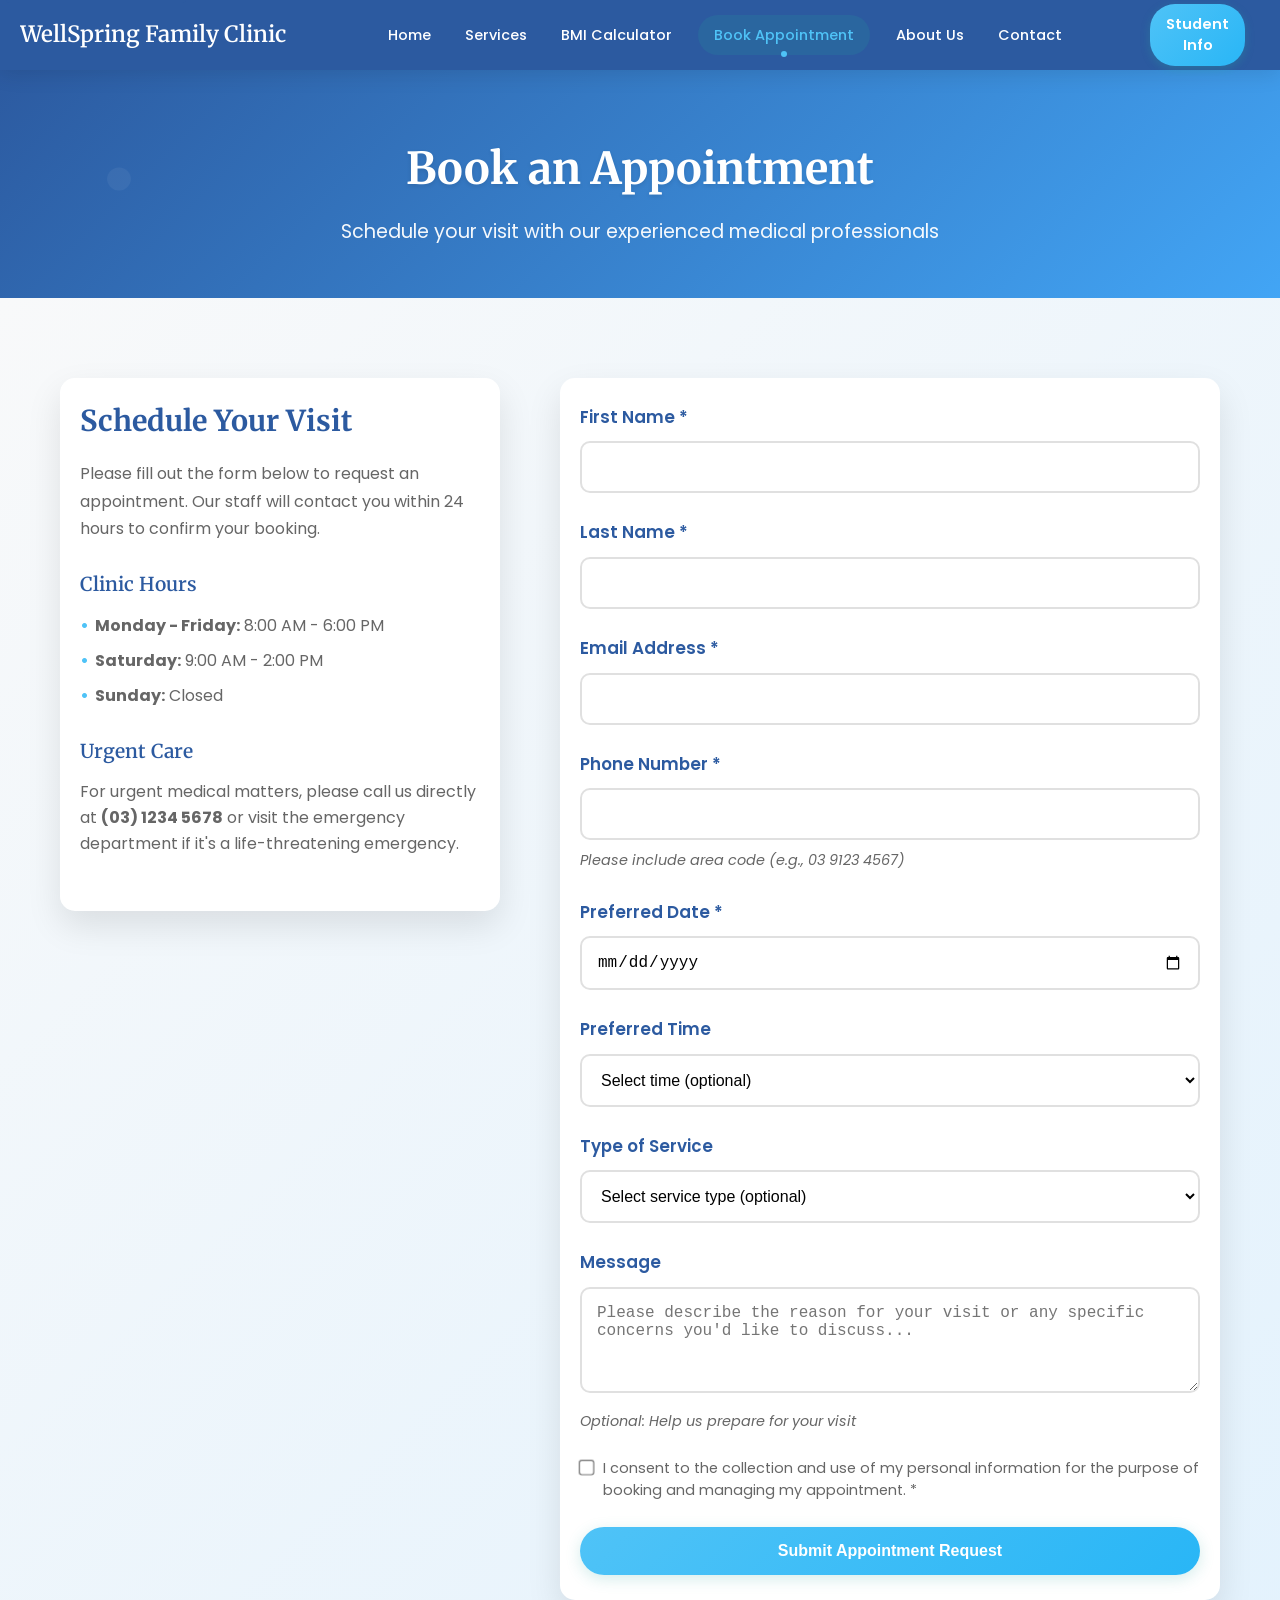
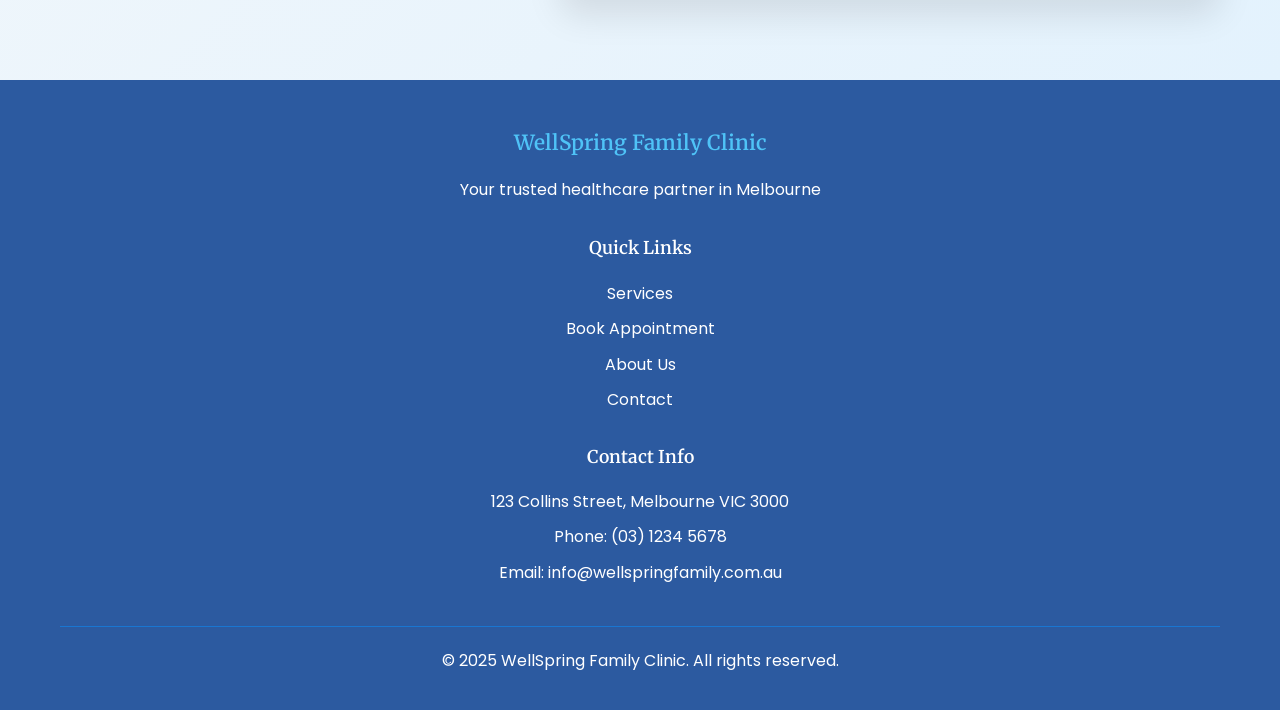
==== appointment.html @ aa4f9125 "Initial commit: WellSpring Family Clinic website - Complete responsive medical clinic website - Mobi" ====
<!DOCTYPE html>
<html lang="en">
<head>
    <meta charset="UTF-8">
    <meta name="viewport" content="width=device-width, initial-scale=1.0">
    <meta name="description" content="Book your appointment online at WellSpring Family Clinic. Schedule consultations, check-ups, and medical services with our experienced healthcare professionals in Melbourne.">
    <meta name="keywords" content="book appointment, online booking, medical appointment, doctor consultation, healthcare Melbourne">
    <title>Book Appointment - WellSpring Family Clinic</title>
    <link rel="stylesheet" href="css/style.css">
</head>
<body>
    <!-- Navigation Header -->
    <header>
        <nav class="navbar">
            <div class="nav-container">
                <div class="logo">
                    <h2>WellSpring Family Clinic</h2>
                </div>
                <ul class="nav-menu">
                    <li><a href="index.html" class="nav-link">Home</a></li>
                    <li><a href="services.html" class="nav-link">Services</a></li>
                    <li><a href="bmi-calculator.html" class="nav-link">BMI Calculator</a></li>
                    <li><a href="appointment.html" class="nav-link active">Book Appointment</a></li>
                    <li><a href="about.html" class="nav-link">About Us</a></li>
                    <li><a href="contact.html" class="nav-link">Contact</a></li>
                </ul>
                <div class="nav-right">
                    <button id="studentInfoBtn" class="student-info-btn">Student Info</button>
                </div>
                <div class="hamburger">
                    <span class="bar"></span>
                    <span class="bar"></span>
                    <span class="bar"></span>
                </div>
            </div>
        </nav>
    </header>

    <!-- Student Info Popup -->
    <div id="welcomePopup" class="popup-overlay">
        <div class="popup-content">
            <div class="popup-header">
                <h2>Student Information</h2>
                <div class="popup-subtitle">Assessment Project Details</div>
            </div>
            <div class="popup-body">
                <div class="assessment-info">
                    <h3>ICT502 - Internet and Web Development</h3>
                    <p><strong>Assessment 2</strong></p>
                    <div class="student-details">
                        <p><strong>Student ID:</strong> S20250583</p>
                        <p><strong>Student Name:</strong> Anshukumar Jayeshkumar Patel</p>
                    </div>
                </div>
            </div>
            <div class="popup-footer">
                <button id="getStartedBtn" class="get-started-btn">Close</button>
            </div>
        </div>
    </div>

    <!-- Main Content -->
    <main>
        <!-- Page Header -->
        <section class="page-header">
            <div class="container">
                <h1>Book an Appointment</h1>
                <p>Schedule your visit with our experienced medical professionals</p>
            </div>
        </section>

        <!-- Appointment Form Section -->
        <section class="appointment-section">
            <div class="container">
                <div class="appointment-container">
                    <div class="appointment-info">
                        <h2>Schedule Your Visit</h2>
                        <p>Please fill out the form below to request an appointment. Our staff will contact you within 24 hours to confirm your booking.</p>
                        
                        <div class="clinic-hours">
                            <h3>Clinic Hours</h3>
                            <ul>
                                <li><strong>Monday - Friday:</strong> 8:00 AM - 6:00 PM</li>
                                <li><strong>Saturday:</strong> 9:00 AM - 2:00 PM</li>
                                <li><strong>Sunday:</strong> Closed</li>
                            </ul>
                        </div>

                        <div class="urgent-care">
                            <h3>Urgent Care</h3>
                            <p>For urgent medical matters, please call us directly at <strong>(03) 1234 5678</strong> or visit the emergency department if it's a life-threatening emergency.</p>
                        </div>
                    </div>

                    <div class="appointment-form">
                        <form id="appointmentForm">
                            <div class="form-row">
                                <div class="input-group">
                                    <label for="firstName">First Name *</label>
                                    <input type="text" id="firstName" name="firstName" required>
                                    <div class="error-text" id="firstNameError"></div>
                                </div>
                                <div class="input-group">
                                    <label for="lastName">Last Name *</label>
                                    <input type="text" id="lastName" name="lastName" required>
                                    <div class="error-text" id="lastNameError"></div>
                                </div>
                            </div>

                            <div class="input-group">
                                <label for="email">Email Address *</label>
                                <input type="email" id="email" name="email" required>
                                <div class="error-text" id="emailError"></div>
                            </div>

                            <div class="input-group">
                                <label for="phone">Phone Number *</label>
                                <input type="tel" id="phone" name="phone" required>
                                <small class="input-help">Please include area code (e.g., 03 9123 4567)</small>
                                <div class="error-text" id="phoneError"></div>
                            </div>

                            <div class="form-row">
                                <div class="input-group">
                                    <label for="preferredDate">Preferred Date *</label>
                                    <input type="date" id="preferredDate" name="preferredDate" required>
                                    <div class="error-text" id="dateError"></div>
                                </div>
                                <div class="input-group">
                                    <label for="preferredTime">Preferred Time</label>
                                    <select id="preferredTime" name="preferredTime">
                                        <option value="">Select time (optional)</option>
                                        <option value="8:00 AM">8:00 AM</option>
                                        <option value="9:00 AM">9:00 AM</option>
                                        <option value="10:00 AM">10:00 AM</option>
                                        <option value="11:00 AM">11:00 AM</option>
                                        <option value="12:00 PM">12:00 PM</option>
                                        <option value="1:00 PM">1:00 PM</option>
                                        <option value="2:00 PM">2:00 PM</option>
                                        <option value="3:00 PM">3:00 PM</option>
                                        <option value="4:00 PM">4:00 PM</option>
                                        <option value="5:00 PM">5:00 PM</option>
                                    </select>
                                </div>
                            </div>

                            <div class="input-group">
                                <label for="serviceType">Type of Service</label>
                                <select id="serviceType" name="serviceType">
                                    <option value="">Select service type (optional)</option>
                                    <option value="general-consultation">General Consultation</option>
                                    <option value="check-up">Routine Check-up</option>
                                    <option value="immunization">Immunization</option>
                                    <option value="family-health">Family Health</option>
                                    <option value="follow-up">Follow-up Appointment</option>
                                    <option value="other">Other</option>
                                </select>
                            </div>

                            <div class="input-group">
                                <label for="message">Message</label>
                                <textarea id="message" name="message" rows="4" placeholder="Please describe the reason for your visit or any specific concerns you'd like to discuss..."></textarea>
                                <small class="input-help">Optional: Help us prepare for your visit</small>
                            </div>

                            <div class="form-checkbox">
                                <input type="checkbox" id="consent" name="consent" required>
                                <label for="consent">I consent to the collection and use of my personal information for the purpose of booking and managing my appointment. *</label>
                                <div class="error-text" id="consentError"></div>
                            </div>

                            <button type="submit" class="submit-btn">Submit Appointment Request</button>
                        </form>

                        <!-- Success Message -->
                        <div id="successMessage" class="success-message" style="display: none;">
                            <h3>Appointment Request Submitted!</h3>
                            <p>Thank you for your appointment request. Our staff will contact you within 24 hours to confirm your booking.</p>
                            <button onclick="resetForm()" class="reset-btn">Book Another Appointment</button>
                        </div>
                    </div>
                </div>
            </div>
        </section>
    </main>

    <!-- Footer -->
    <footer>
        <div class="container">
            <div class="footer-content">
                <div class="footer-section">
                    <h3>WellSpring Family Clinic</h3>
                    <p>Your trusted healthcare partner in Melbourne</p>
                </div>
                <div class="footer-section">
                    <h4>Quick Links</h4>
                    <ul>
                        <li><a href="services.html">Services</a></li>
                        <li><a href="appointment.html">Book Appointment</a></li>
                        <li><a href="about.html">About Us</a></li>
                        <li><a href="contact.html">Contact</a></li>
                    </ul>
                </div>
                <div class="footer-section">
                    <h4>Contact Info</h4>
                    <p>123 Collins Street, Melbourne VIC 3000</p>
                    <p>Phone: (03) 1234 5678</p>
                    <p>Email: info@wellspringfamily.com.au</p>
                </div>
            </div>
            <div class="footer-bottom">
                <p>&copy; 2025 WellSpring Family Clinic. All rights reserved.</p>
            </div>
        </div>
    </footer>

    <script src="js/script.js"></script>
</body>
</html>
---- css/style.css ----
/* WellSpring Family Clinic - Main Stylesheet */
@import url('https://fonts.googleapis.com/css2?family=Poppins:wght@300;400;500;600;700&family=Merriweather:wght@400;700&display=swap');


/* Reset and Base Styles */
* {
    margin: 0;
    padding: 0;
    box-sizing: border-box;
}

html {
    scroll-behavior: smooth;
    scroll-padding-top: 90px;
}

#general-practice {
    scroll-margin-top: 80px;
}

body {
    font-family: 'Poppins', -apple-system, BlinkMacSystemFont, 'Segoe UI', sans-serif;
    line-height: 1.7;
    color: #333;
    background-color: #ffffff;
    font-weight: 400;
}

/* Heading Styles */
h1, h2, h3, h4, h5, h6 {
    font-family: 'Merriweather', Georgia, serif;
    font-weight: 700;
    line-height: 1.3;
    color: #2c5aa0;
    margin-bottom: 0.5em;
}

h1 {
    font-size: 2.75rem;
    font-weight: 700;
    color: #2c5aa0;
}

h2 {
    font-size: 2.25rem;
    font-weight: 600;
    color: #2c5aa0;
}

h3 {
    font-size: 1.75rem;
    font-weight: 600;
    color: #333;
}

p {
    color: #666;
    margin-bottom: 1em;
    line-height: 1.7;
}

/* Welcome Popup Styles */
.popup-overlay {
    position: fixed;
    top: 0;
    left: 0;
    width: 100%;
    height: 100%;
    background: transparent;
    display: flex;
    justify-content: center;
    align-items: center;
    z-index: 10001;
    opacity: 0;
    visibility: hidden;
    transition: all 0.4s cubic-bezier(0.4, 0, 0.2, 1);
    pointer-events: none;
}

.popup-overlay.show {
    opacity: 1;
    visibility: visible;
    pointer-events: auto;
}

.popup-content {
    background: white;
    border-radius: 16px;
    box-shadow: 0 20px 40px rgba(0, 0, 0, 0.15);
    width: min(460px, 95vw);
    height: auto;
    max-height: 85vh;
    transform: scale(0.3);
    transition: all 0.4s cubic-bezier(0.4, 0, 0.2, 1);
    display: flex;
    flex-direction: column;
    border: 2px solid #e5e7eb;
}

.popup-overlay.show .popup-content {
    transform: scale(1);
}

.popup-header {
    background: linear-gradient(135deg, #2c5aa0, #42a5f5);
    color: white;
    padding: 24px;
    text-align: center;
    border-radius: 16px 16px 0 0;
    flex-shrink: 0;
}

.popup-header h2 {
    color: white;
    margin-bottom: 5px;
    font-size: 1.5rem;
}

.popup-subtitle {
    font-size: 0.9rem;
    opacity: 0.9;
    font-weight: 300;
}

.popup-body {
    padding: 20px;
    flex: 0 1 auto;
    overflow: visible;
    display: flex;
    flex-direction: column;
    gap: 15px;
}

.assessment-info {
    background: #f8f9fa;
    padding: 20px;
    border-radius: 12px;
    text-align: center;
    flex-shrink: 0;
    border: 1px solid #e0e0e0;
}

.assessment-info h3 {
    color: #2c5aa0;
    margin-bottom: 12px;
    font-size: 1.4rem;
}

.assessment-info p {
    margin-bottom: 16px;
    color: #666;
    font-weight: 500;
}

.student-details {
    background: #ffffff;
    padding: 18px;
    border-radius: 10px;
    border-left: 4px solid #4fc3f7;
    box-shadow: 0 2px 8px rgba(0,0,0,0.05);
}

.student-details p {
    margin-bottom: 8px;
    font-size: 0.95rem;
}

.popup-description {
    text-align: center;
    color: #666;
    line-height: 1.6;
}

.popup-footer {
    padding: 15px 20px 20px;
    text-align: center;
    flex-shrink: 0;
    border-top: 1px solid #e5e7eb;
}

.get-started-btn {
    background: linear-gradient(135deg, #4fc3f7, #29b6f6);
    color: white;
    border: none;
    padding: 15px 40px;
    border-radius: 50px;
    font-size: 1.1rem;
    font-weight: 600;
    cursor: pointer;
    transition: all 0.3s ease;
    box-shadow: 0 8px 20px rgba(79, 195, 247, 0.3);
}

.get-started-btn:hover {
    transform: translateY(-2px);
    box-shadow: 0 12px 25px rgba(79, 195, 247, 0.4);
}


/* Container */
.container {
    max-width: 1200px;
    margin: 0 auto;
    padding: 0 20px;
}

/* Navigation Styles */
.navbar {
    background-color: #2c5aa0;
    position: fixed;
    top: 0;
    width: 100%;
    z-index: 1000;
    box-shadow: 0 4px 20px rgba(0,0,0,0.1);
    backdrop-filter: blur(10px);
}

.nav-container {
    max-width: 1500px;
    margin: 0 auto;
    padding: 0 60px 0 20px;
    display: grid;
    grid-template-columns: 320px 1fr auto auto;
    align-items: center;
    height: 70px;
    gap: 40px;
}

.nav-right {
    display: flex;
    align-items: center;
    gap: 15px;
    margin-left: 40px;
}

.logo h2 {
    color: white;
    font-size: 1.4rem;
    font-weight: 600;
    margin: 0;
    white-space: nowrap;
    overflow: hidden;
    text-overflow: ellipsis;
}

.nav-menu {
    display: flex;
    list-style: none;
    gap: 18px;
    align-items: center;
    margin: 0;
    padding: 0;
    justify-self: center;
    white-space: nowrap;
}

.nav-menu li {
    position: relative;
}

.nav-link {
    color: white;
    text-decoration: none;
    font-weight: 500;
    transition: color 0.3s ease;
    padding: 10px 8px;
    position: relative;
    display: inline-block;
    white-space: nowrap;
    font-size: 0.9rem;
}

.nav-link:hover {
    color: #4fc3f7;
    transition: color 0.3s ease;
}

.nav-link.active {
    color: #4fc3f7;
    background: rgba(38, 166, 154, 0.15);
    border-radius: 25px;
    padding: 8px 16px;
    position: relative;
}

.nav-link.active::after {
    content: '';
    position: absolute;
    bottom: -2px;
    left: 50%;
    transform: translateX(-50%);
    width: 6px;
    height: 6px;
    background: #4fc3f7;
    border-radius: 50%;
}

/* Student Info Button */
.student-info-btn {
    background: linear-gradient(135deg, #4fc3f7, #29b6f6) !important;
    border: none !important;
    border-radius: 25px !important;
    padding: 10px 18px !important;
    cursor: pointer;
    position: relative;
    overflow: hidden;
    font-family: inherit;
    font-size: inherit !important;
    font-weight: 600;
    color: white !important;
    box-shadow: 0 3px 10px rgba(38, 166, 154, 0.3);
    transition: all 0.3s ease;
}

.student-info-btn:hover {
    background: linear-gradient(135deg, #29b6f6, #2c5aa0) !important;
    transform: translateY(-2px);
    box-shadow: 0 6px 16px rgba(38, 166, 154, 0.4);
    color: white !important;
}

/* Simple popup animations */
.popup-overlay.from-nav .popup-content {
    animation: simplePopupIn 0.3s ease-out forwards;
}

.popup-overlay.closing .popup-content {
    animation: simplePopupOut 0.2s ease-in forwards;
}

@keyframes simplePopupIn {
    0% {
        opacity: 0;
        transform: scale(0.8);
    }
    100% {
        opacity: 1;
        transform: scale(1);
    }
}

@keyframes simplePopupOut {
    0% {
        opacity: 1;
        transform: scale(1);
    }
    100% {
        opacity: 0;
        transform: scale(0.9);
    }
}

/* Mobile Menu */
.hamburger {
    display: none;
    flex-direction: column;
    cursor: pointer;
}

.hamburger .bar {
    width: 25px;
    height: 3px;
    background-color: white;
    margin: 3px 0;
    transition: 0.3s;
}

/* Hours Banner */
.hours-banner {
    background: linear-gradient(135deg, #4fc3f7, #29b6f6);
    color: white;
    padding: 23px 0 17px;
    margin-top: 70px;
    text-align: center;
    box-shadow: 0 2px 10px rgba(0,0,0,0.1);
}

.hours-content h3 {
    font-size: 1.1rem;
    margin-bottom: 5px;
    color: #333;
    font-weight: 600;
}

.hours-content p {
    font-size: 0.95rem;
    color: #333;
    font-weight: 500;
}

/* Page Header */
.page-header {
    background: linear-gradient(135deg, #2c5aa0, #42a5f5);
    color: white;
    padding: 120px 0 80px;
    text-align: center;
    margin-top: 70px;
    position: relative;
    overflow: hidden;
}

.page-header::before {
    content: '';
    position: absolute;
    top: 0;
    left: 0;
    right: 0;
    bottom: 0;
    background: url('data:image/svg+xml,<svg xmlns="http://www.w3.org/2000/svg" viewBox="0 0 100 20"><defs><pattern id="grain" width="100" height="20" patternUnits="userSpaceOnUse"><circle cx="10" cy="10" r="1" fill="%23ffffff" opacity="0.05"/></pattern></defs><rect width="100" height="20" fill="url(%23grain)"/></svg>');
    pointer-events: none;
}

.page-header h1 {
    font-size: 2.75rem;
    margin-bottom: 20px;
    font-weight: 700;
    color: white;
    text-shadow: 0 2px 4px rgba(0,0,0,0.1);
}

.page-header p {
    font-size: 1.2rem;
    opacity: 0.95;
    max-width: 700px;
    margin: 0 auto;
    color: white;
    line-height: 1.6;
}

/* Hero Section */
.hero {
    padding: 100px 0;
    background: linear-gradient(135deg, #f8f9fa 0%, rgba(248, 250, 252, 0.8) 100%);
}

.hero .container {
    display: grid;
    grid-template-columns: 1fr 1fr;
    gap: 60px;
    align-items: center;
}

.hero-content h1 {
    font-size: 3rem;
    color: #2c5aa0;
    margin-bottom: 24px;
    font-weight: 700;
    line-height: 1.2;
}

.hero-content p {
    font-size: 1.2rem;
    color: #666;
    margin-bottom: 35px;
    line-height: 1.7;
}

.cta-button {
    display: inline-block;
    background: linear-gradient(135deg, #4fc3f7, #29b6f6);
    color: white;
    padding: 18px 36px;
    text-decoration: none;
    border-radius: 50px;
    font-weight: 600;
    font-size: 1.1rem;
    transition: all 0.3s ease;
    box-shadow: 0 4px 15px rgba(38, 166, 154, 0.2);
}

.cta-button:hover {
    transform: translateY(-3px);
    box-shadow: 0 8px 25px rgba(38, 166, 154, 0.3);
    background: linear-gradient(135deg, #29b6f6, #2c5aa0);
}

.hero-image img {
    width: 100%;
    height: auto;
    border-radius: 15px;
    box-shadow: 0 15px 35px rgba(0,0,0,0.1);
}

/* Featured Services */
.featured-services {
    padding: 80px 0;
    background-color: white;
}

.featured-services h2 {
    text-align: center;
    font-size: 2.5rem;
    color: #2c5aa0;
    margin-bottom: 60px;
    font-weight: 700;
}

.services-grid {
    display: grid;
    grid-template-columns: repeat(auto-fit, minmax(300px, 1fr));
    gap: 40px;
}

.service-card {
    background: #ffffff;
    padding: 45px 35px;
    border-radius: 20px;
    text-align: center;
    box-shadow: 0 8px 25px rgba(0,0,0,0.08);
    transition: all 0.3s ease;
    border: 1px solid #e0e0e0;
    position: relative;
    overflow: hidden;
}

.service-card:hover {
    transform: translateY(-8px);
    box-shadow: 0 20px 40px rgba(0,0,0,0.12);
    border-color: #4fc3f7;
}

.service-card::before {
    content: '';
    position: absolute;
    top: 0;
    left: 0;
    right: 0;
    height: 4px;
    background: linear-gradient(135deg, #4fc3f7, #29b6f6);
    transform: scaleX(0);
    transition: transform 0.3s ease;
}

.service-card:hover::before {
    transform: scaleX(1);
}

.service-icon {
    width: 110px;
    height: 110px;
    margin: 0 auto 25px;
    background: linear-gradient(135deg, #4fc3f7, #29b6f6);
    border-radius: 50%;
    display: flex;
    align-items: center;
    justify-content: center;
}

.service-icon img {
    width: 55px;
    height: 55px;
    filter: brightness(0) invert(1);
}

.service-card h3 {
    color: #2c5aa0;
    font-size: 1.5rem;
    margin-bottom: 18px;
    font-weight: 600;
}

.service-card p {
    color: #666;
    margin-bottom: 25px;
    line-height: 1.7;
    font-size: 1.05rem;
}

.learn-more {
    color: #4fc3f7;
    text-decoration: none;
    font-weight: 600;
    transition: all 0.3s ease;
    position: relative;
    padding-bottom: 2px;
}

.learn-more:hover {
    color: #2c5aa0;
}

.learn-more::after {
    content: '';
    position: absolute;
    bottom: 0;
    left: 0;
    width: 0;
    height: 2px;
    background: #4fc3f7;
    transition: width 0.3s ease;
}

.learn-more:hover::after {
    width: 100%;
}

/* Quick Actions */
.quick-actions {
    padding: 100px 0;
    background: linear-gradient(135deg, #f8f9fa, rgba(66, 165, 245, 0.1));
}

.quick-actions h2 {
    text-align: center;
    font-size: 2.5rem;
    color: #2c5aa0;
    margin-bottom: 60px;
    font-weight: 700;
}

.actions-grid {
    display: grid;
    grid-template-columns: repeat(auto-fit, minmax(350px, 1fr));
    gap: 40px;
}

.action-item {
    background: #ffffff;
    padding: 45px;
    border-radius: 20px;
    text-align: center;
    box-shadow: 0 12px 35px rgba(0,0,0,0.08);
    transition: all 0.3s ease;
    border: 1px solid #e0e0e0;
}

.action-item:hover {
    transform: translateY(-5px);
    box-shadow: 0 20px 40px rgba(0,0,0,0.12);
}

.action-item h3 {
    color: #2c5aa0;
    font-size: 1.5rem;
    margin-bottom: 18px;
    font-weight: 600;
}

.action-item p {
    color: #666;
    margin-bottom: 30px;
    font-size: 1.05rem;
    line-height: 1.7;
}

.action-button {
    background: linear-gradient(135deg, #2c5aa0, #42a5f5);
    color: white;
    padding: 15px 30px;
    text-decoration: none;
    border-radius: 30px;
    font-weight: 600;
    font-size: 1.05rem;
    transition: all 0.3s ease;
    box-shadow: 0 4px 15px rgba(21, 101, 192, 0.2);
}

.action-button:hover {
    transform: translateY(-3px);
    box-shadow: 0 8px 25px rgba(21, 101, 192, 0.3);
}

/* Services Content */
.services-content {
    padding: 80px 0;
}

.service-detail {
    margin-bottom: 80px;
}

.service-detail-content {
    display: grid;
    grid-template-columns: 1fr 1fr;
    gap: 60px;
    align-items: center;
}

.service-detail-content.reverse {
    direction: rtl;
}

.service-detail-content.reverse > * {
    direction: ltr;
}

.service-text h2 {
    color: #2c5aa0;
    font-size: 2.2rem;
    margin-bottom: 24px;
    font-weight: 700;
}

.service-text p {
    color: #666;
    margin-bottom: 24px;
    line-height: 1.7;
    font-size: 1.05rem;
}

.service-text h3 {
    color: #2c5aa0;
    font-size: 1.4rem;
    margin: 30px 0 18px;
    font-weight: 600;
}

.service-text ul {
    list-style: none;
    margin-bottom: 30px;
}

.service-text li {
    color: #666;
    margin-bottom: 12px;
    padding-left: 24px;
    position: relative;
    font-size: 1.05rem;
}

.service-text li::before {
    content: "✓";
    color: #4fc3f7;
    font-weight: bold;
    position: absolute;
    left: 0;
    font-size: 1.1rem;
}

.service-cta {
    background: linear-gradient(135deg, #4fc3f7, #29b6f6);
    color: white;
    padding: 15px 30px;
    text-decoration: none;
    border-radius: 30px;
    font-weight: 600;
    font-size: 1.05rem;
    transition: all 0.3s ease;
    box-shadow: 0 4px 15px rgba(38, 166, 154, 0.2);
}

.service-cta:hover {
    transform: translateY(-3px);
    box-shadow: 0 8px 25px rgba(38, 166, 154, 0.3);
}

.service-image img {
    width: 100%;
    height: auto;
    border-radius: 15px;
    box-shadow: 0 15px 35px rgba(0,0,0,0.1);
}

/* Services CTA */
.services-cta {
    background: linear-gradient(135deg, #2c5aa0, #42a5f5);
    padding: 80px 0;
    text-align: center;
    color: white;
    position: relative;
    overflow: hidden;
}

.services-cta::before {
    content: '';
    position: absolute;
    top: 0;
    left: 0;
    right: 0;
    bottom: 0;
    background: url('data:image/svg+xml,<svg xmlns="http://www.w3.org/2000/svg" viewBox="0 0 100 20"><defs><pattern id="dots" width="20" height="20" patternUnits="userSpaceOnUse"><circle cx="10" cy="10" r="1" fill="%23ffffff" opacity="0.1"/></pattern></defs><rect width="100" height="20" fill="url(%23dots)"/></svg>');
    pointer-events: none;
}

.cta-content h2 {
    font-size: 2rem;
    margin-bottom: 15px;
    font-weight: 700;
    color: white;
}

.cta-content p {
    font-size: 1.1rem;
    margin-bottom: 30px;
    color: white;
}

/* BMI Calculator */
.bmi-calculator {
    padding: 100px 0;
    background: linear-gradient(135deg, #f8f9fa, rgba(66, 165, 245, 0.08));
}

.calculator-container {
    display: flex;
    justify-content: center;
    gap: 60px;
    margin-bottom: 60px;
}

.calculator-form {
    max-width: 500px;
    width: 100%;
    background: #ffffff;
    padding: 45px;
    border-radius: 20px;
    box-shadow: 0 12px 30px rgba(0,0,0,0.08);
    border: 1px solid #e0e0e0;
}

.calculator-form h2 {
    color: #2c5aa0;
    font-size: 2rem;
    margin-bottom: 35px;
    font-weight: 700;
}

.input-group {
    margin-bottom: 25px;
}

.input-group label {
    display: block;
    color: #2c5aa0;
    font-weight: 600;
    margin-bottom: 10px;
    font-size: 1.05rem;
}

.input-group input,
.input-group select,
.input-group textarea {
    width: 100%;
    padding: 14px 18px;
    border: 2px solid #e0e0e0;
    border-radius: 10px;
    font-size: 1.05rem;
    transition: all 0.3s ease;
    background: #ffffff;
}

.input-group input:focus,
.input-group select:focus,
.input-group textarea:focus {
    outline: none;
    border-color: #4fc3f7;
    box-shadow: 0 0 0 3px rgba(38, 166, 154, 0.1);
    transform: translateY(-1px);
}

.input-with-unit {
    display: flex;
    gap: 10px;
}

.input-with-unit input {
    flex: 1;
}

.input-with-unit select {
    width: 100px;
}

.input-help {
    display: block;
    color: #666;
    font-size: 0.9rem;
    margin-top: 8px;
    font-style: italic;
}

.calculate-btn,
.submit-btn {
    background: linear-gradient(135deg, #4fc3f7, #29b6f6);
    color: white;
    padding: 18px 36px;
    border: none;
    border-radius: 30px;
    font-size: 1.1rem;
    font-weight: 600;
    cursor: pointer;
    width: 100%;
    transition: all 0.3s ease;
    box-shadow: 0 4px 15px rgba(38, 166, 154, 0.2);
}

.calculate-btn:hover,
.submit-btn:hover {
    transform: translateY(-3px);
    box-shadow: 0 8px 25px rgba(38, 166, 154, 0.3);
}

.calculator-results {
    background: white;
    padding: 40px;
    border-radius: 15px;
    box-shadow: 0 15px 35px rgba(0,0,0,0.1);
    text-align: center;
}

.calculator-results h3 {
    color: #2c5aa0;
    font-size: 1.5rem;
    margin-bottom: 25px;
    font-weight: 700;
}

.bmi-result {
    margin-bottom: 30px;
}

.bmi-value {
    font-size: 3.5rem;
    font-weight: 700;
    color: #4fc3f7;
    margin-bottom: 15px;
    text-shadow: 0 2px 4px rgba(38, 166, 154, 0.2);
}

.bmi-category {
    font-size: 1.3rem;
    font-weight: 600;
    margin-bottom: 10px;
}

.bmi-description {
    color: #666;
    font-size: 1.2rem;
    font-weight: 500;
}

.recalculate-btn,
.reset-btn {
    background: linear-gradient(135deg, #2c5aa0, #42a5f5);
    color: white;
    padding: 15px 30px;
    border: none;
    border-radius: 30px;
    font-weight: 600;
    cursor: pointer;
    transition: all 0.3s ease;
    font-size: 1.05rem;
    box-shadow: 0 4px 15px rgba(21, 101, 192, 0.2);
}

.recalculate-btn:hover,
.reset-btn:hover {
    transform: translateY(-3px);
    box-shadow: 0 8px 25px rgba(21, 101, 192, 0.3);
}

/* BMI Information */
.bmi-info {
    margin-bottom: 60px;
}

.bmi-info h2 {
    text-align: center;
    color: #2c5aa0;
    font-size: 2rem;
    margin-bottom: 40px;
    font-weight: 700;
}

.bmi-categories {
    display: grid;
    grid-template-columns: repeat(auto-fit, minmax(250px, 1fr));
    gap: 30px;
}

.category-item {
    background: white;
    padding: 30px 25px;
    border-radius: 15px;
    text-align: center;
    box-shadow: 0 10px 30px rgba(0,0,0,0.1);
    border-left: 5px solid;
}

.category-item.underweight {
    border-left-color: #42a5f5;
}

.category-item.normal {
    border-left-color: #66bb6a;
}

.category-item.overweight {
    border-left-color: #ffa726;
}

.category-item.obese {
    border-left-color: #ef5350;
}

.category-item h3 {
    color: #2c5aa0;
    font-size: 1.2rem;
    margin-bottom: 10px;
    font-weight: 600;
}

.category-item .range {
    font-weight: 600;
    margin-bottom: 10px;
    color: #333;
}

.category-item p {
    color: #666;
    font-size: 0.95rem;
    line-height: 1.5;
}

/* BMI Disclaimer */
.bmi-disclaimer {
    background: white;
    padding: 40px;
    border-radius: 15px;
    box-shadow: 0 10px 30px rgba(0,0,0,0.1);
    text-align: center;
}

.bmi-disclaimer h3 {
    color: #2c5aa0;
    font-size: 1.5rem;
    margin-bottom: 20px;
    font-weight: 700;
}

.bmi-disclaimer p {
    color: #666;
    line-height: 1.7;
    margin-bottom: 25px;
}

/* Form Styles */
.form-row {
    display: grid;
    grid-template-columns: 1fr 1fr;
    gap: 20px;
}

.error-text {
    color: #ef5350;
    font-size: 0.85rem;
    margin-top: 5px;
    display: none;
}

.error-message {
    background: #ffebee;
    color: #c62828;
    padding: 15px;
    border-radius: 8px;
    margin-top: 20px;
    border-left: 4px solid #ef5350;
}

.success-message {
    background: #e8f5e8;
    color: #2e7d32;
    padding: 30px;
    border-radius: 15px;
    text-align: center;
    border-left: 4px solid #66bb6a;
}

.success-message h3 {
    color: #2e7d32;
    font-size: 1.5rem;
    margin-bottom: 15px;
    font-weight: 700;
}

.success-message p {
    margin-bottom: 20px;
}

.form-checkbox {
    display: flex;
    align-items: flex-start;
    gap: 10px;
    margin-bottom: 25px;
}

.form-checkbox input[type="checkbox"] {
    margin-top: 3px;
    transform: scale(1.2);
}

.form-checkbox label {
    color: #666;
    font-size: 0.9rem;
    line-height: 1.5;
}

/* Appointment Styles */
.appointment-section {
    padding: 80px 0;
    background: linear-gradient(135deg, #f8f9fa, #e3f2fd);
}

.appointment-container {
    display: grid;
    grid-template-columns: 1fr 1.5fr;
    gap: 60px;
}

.appointment-info {
    background: white;
    padding: 40px;
    border-radius: 15px;
    box-shadow: 0 15px 35px rgba(0,0,0,0.1);
    height: fit-content;
    position: sticky;
    top: 90px;
}

.appointment-info h2 {
    color: #2c5aa0;
    font-size: 1.8rem;
    margin-bottom: 20px;
    font-weight: 700;
}

.appointment-info p {
    color: #666;
    margin-bottom: 30px;
    line-height: 1.7;
}

.clinic-hours,
.urgent-care {
    margin-bottom: 30px;
}

.clinic-hours h3,
.urgent-care h3 {
    color: #2c5aa0;
    font-size: 1.2rem;
    margin-bottom: 15px;
    font-weight: 600;
}

.clinic-hours ul {
    list-style: none;
}

.clinic-hours li {
    color: #666;
    margin-bottom: 8px;
    padding-left: 15px;
    position: relative;
}

.clinic-hours li::before {
    content: "•";
    color: #4fc3f7;
    font-weight: bold;
    position: absolute;
    left: 0;
}

.urgent-care p {
    color: #666;
    line-height: 1.6;
}

.appointment-form {
    background: white;
    padding: 40px;
    border-radius: 15px;
    box-shadow: 0 15px 35px rgba(0,0,0,0.1);
}

/* About Us Styles */
.clinic-info {
    padding: 80px 0;
    background-color: white;
}

.info-content {
    display: grid;
    grid-template-columns: 1fr 1fr;
    gap: 60px;
    align-items: center;
}

.info-text h2 {
    color: #2c5aa0;
    font-size: 2rem;
    margin-bottom: 25px;
    font-weight: 700;
}

.info-text p {
    color: #666;
    margin-bottom: 20px;
    line-height: 1.7;
}

.info-image img {
    width: 100%;
    height: auto;
    border-radius: 15px;
    box-shadow: 0 15px 35px rgba(0,0,0,0.1);
}

/* Mission and Values */
.mission-values {
    padding: 80px 0;
    background: linear-gradient(135deg, #f8f9fa, #e3f2fd);
}

.mission-content {
    display: grid;
    grid-template-columns: 1fr 1fr;
    gap: 60px;
}

.mission-item,
.values-item {
    background: white;
    padding: 40px;
    border-radius: 15px;
    box-shadow: 0 15px 35px rgba(0,0,0,0.1);
}

.mission-item h2,
.values-item h2 {
    color: #2c5aa0;
    font-size: 1.8rem;
    margin-bottom: 20px;
    font-weight: 700;
}

.mission-item p,
.values-item p {
    color: #666;
    line-height: 1.7;
}

.values-item ul {
    list-style: none;
}

.values-item li {
    color: #666;
    margin-bottom: 15px;
    line-height: 1.6;
}

.values-item strong {
    color: #2c5aa0;
    font-weight: 600;
}

/* Medical Team */
.medical-team {
    padding: 80px 0;
    background-color: white;
}

.medical-team h2 {
    text-align: center;
    color: #2c5aa0;
    font-size: 2.2rem;
    margin-bottom: 50px;
    font-weight: 700;
}

.doctors-grid {
    display: grid;
    grid-template-columns: repeat(auto-fit, minmax(250px, 1fr));
    gap: 30px;
}

.doctor-card {
    background: white;
    border-radius: 15px;
    overflow: hidden;
    box-shadow: 0 15px 35px rgba(0,0,0,0.1);
    transition: transform 0.3s ease;
}

.doctor-card:hover {
    transform: translateY(-5px);
}

.doctor-image {
    width: 100%;
    aspect-ratio: 1/1;
    overflow: hidden;
}

.doctor-image img {
    width: 100%;
    height: 100%;
    object-fit: cover;
}

.doctor-info {
    padding: 30px;
}

.doctor-info h3 {
    color: #2c5aa0;
    font-size: 1.4rem;
    margin-bottom: 5px;
    font-weight: 700;
}

.specialty {
    color: #4fc3f7;
    font-weight: 600;
    margin-bottom: 5px;
}

.qualifications {
    color: #888;
    font-size: 0.9rem;
    margin-bottom: 15px;
    font-style: italic;
}

.doctor-info p {
    color: #666;
    line-height: 1.6;
}

/* Facilities */
.facilities {
    padding: 80px 0;
    background: linear-gradient(135deg, #f8f9fa, #e3f2fd);
}

.facilities h2 {
    text-align: center;
    color: #2c5aa0;
    font-size: 2.2rem;
    margin-bottom: 50px;
    font-weight: 700;
}

.facilities-content {
    display: grid;
    grid-template-columns: 1fr 1fr;
    gap: 60px;
    align-items: center;
    margin-bottom: 40px;
}

.facilities-text p {
    color: #666;
    line-height: 1.7;
    margin-bottom: 30px;
}

.facilities-list {
    display: grid;
    grid-template-columns: 1fr 1fr;
    gap: 25px;
}

.facility-item {
    background: white;
    padding: 25px;
    border-radius: 10px;
    box-shadow: 0 5px 15px rgba(0,0,0,0.1);
}

.facility-item h3 {
    color: #2c5aa0;
    font-size: 1.1rem;
    margin-bottom: 10px;
    font-weight: 600;
}

.facility-item p {
    color: #666;
    font-size: 0.9rem;
    line-height: 1.5;
}

.facilities-image img {
    width: 100%;
    aspect-ratio: 3/2;
    object-fit: cover;
    border-radius: 15px;
    box-shadow: 0 15px 35px rgba(0,0,0,0.1);
}

/* Community */
.community {
    padding: 80px 0;
    background-color: white;
}

.community h2 {
    text-align: center;
    color: #2c5aa0;
    font-size: 2.2rem;
    margin-bottom: 20px;
    font-weight: 700;
}

.community > p {
    text-align: center;
    color: #666;
    font-size: 1.1rem;
    margin-bottom: 50px;
    max-width: 600px;
    margin-left: auto;
    margin-right: auto;
}

.community-activities {
    display: grid;
    grid-template-columns: repeat(auto-fit, minmax(300px, 1fr));
    gap: 40px;
}

.activity-item {
    background: white;
    padding: 30px;
    border-radius: 15px;
    text-align: center;
    box-shadow: 0 10px 30px rgba(0,0,0,0.1);
    border-top: 4px solid #4fc3f7;
}

.activity-item h3 {
    color: #2c5aa0;
    font-size: 1.3rem;
    margin-bottom: 15px;
    font-weight: 600;
}

.activity-item p {
    color: #666;
    line-height: 1.6;
}

/* About CTA */
.about-cta {
    background: linear-gradient(135deg, #2c5aa0, #1976d2);
    padding: 60px 0;
    text-align: center;
    color: white;
}

.about-cta h2 {
    font-size: 2rem;
    margin-bottom: 15px;
    font-weight: 700;
}

.about-cta p {
    font-size: 1.1rem;
    margin-bottom: 30px;
    opacity: 0.9;
}

/* Contact Styles */
.contact-info {
    padding: 80px 0;
    background: linear-gradient(135deg, #f8f9fa, #e3f2fd);
}

.contact-grid {
    display: grid;
    grid-template-columns: 1fr 1fr;
    gap: 60px;
}

.contact-details h2 {
    color: #2c5aa0;
    font-size: 1.8rem;
    margin-bottom: 20px;
    font-weight: 700;
}

.contact-details > p {
    color: #666;
    margin-bottom: 40px;
    line-height: 1.7;
}

.contact-methods {
    display: flex;
    flex-direction: column;
    gap: 30px;
}

.contact-method {
    display: flex;
    align-items: flex-start;
    gap: 20px;
    background: white;
    padding: 25px;
    border-radius: 15px;
    box-shadow: 0 10px 30px rgba(0,0,0,0.1);
}

.contact-icon {
    width: 90px;
    height: 90px;
    background: linear-gradient(135deg, #4fc3f7, #29b6f6);
    border-radius: 50%;
    display: flex;
    align-items: center;
    justify-content: center;
    flex-shrink: 0;
}

.contact-icon img {
    width: 50px;
    height: 50px;
    filter: brightness(0) invert(1);
}

.contact-text h3 {
    color: #2c5aa0;
    font-size: 1.2rem;
    margin-bottom: 8px;
    font-weight: 600;
}

.contact-text p {
    color: #666;
    line-height: 1.5;
    margin-bottom: 5px;
}

.contact-form-container {
    background: white;
    padding: 40px;
    border-radius: 15px;
    box-shadow: 0 15px 35px rgba(0,0,0,0.1);
}

.contact-form-container h2 {
    color: #2c5aa0;
    font-size: 1.8rem;
    margin-bottom: 30px;
    font-weight: 700;
}

/* Map Section */
.map-section {
    padding: 80px 0;
    background-color: white;
}

.map-section h2 {
    text-align: center;
    color: #2c5aa0;
    font-size: 2.2rem;
    margin-bottom: 40px;
    font-weight: 700;
}

.map-container {
    margin-bottom: 40px;
}

.map-placeholder {
    position: relative;
    width: 50%;
    aspect-ratio: 3/2;
    border-radius: 15px;
    overflow: hidden;
    box-shadow: 0 15px 35px rgba(0,0,0,0.1);
    margin: 0 auto;
}

.map-content {
    position: relative;
    height: 100%;
}

.map-content img {
    width: 100%;
    height: 100%;
    object-fit: cover;
}

.map-overlay {
    position: absolute;
    bottom: 20px;
    left: 20px;
    right: 20px;
    background: rgba(44, 90, 160, 0.9);
    color: white;
    padding: 20px;
    border-radius: 10px;
}

.map-overlay h3 {
    font-size: 1.2rem;
    margin-bottom: 5px;
    font-weight: 600;
    color: white;
}

.map-overlay p {
    margin-bottom: 10px;
    color: white;
}

.map-link {
    color: #4fc3f7;
    text-decoration: none;
    font-weight: 600;
}

.map-link:hover {
    color: #29b6f6;
}

.location-details {
    background: white;
    padding: 40px;
    border-radius: 15px;
    box-shadow: 0 10px 30px rgba(0,0,0,0.1);
}

.location-info h3 {
    color: #2c5aa0;
    font-size: 1.5rem;
    margin-bottom: 25px;
    font-weight: 700;
}

.transport-options {
    display: grid;
    grid-template-columns: repeat(auto-fit, minmax(250px, 1fr));
    gap: 30px;
}

.transport-item {
    text-align: center;
    padding: 20px;
    border: 2px solid #f0f0f0;
    border-radius: 10px;
    transition: border-color 0.3s ease;
}

.transport-item:hover {
    border-color: #4fc3f7;
}

.transport-item h4 {
    color: #2c5aa0;
    font-size: 1.1rem;
    margin-bottom: 10px;
    font-weight: 600;
}

.transport-item p {
    color: #666;
    font-size: 0.9rem;
    line-height: 1.5;
}

/* FAQ Section */
.faq-section {
    padding: 80px 0;
    background: linear-gradient(135deg, #f8f9fa, #e3f2fd);
}

.faq-section h2 {
    text-align: center;
    color: #2c5aa0;
    font-size: 2.2rem;
    margin-bottom: 50px;
    font-weight: 700;
}

.faq-grid {
    display: grid;
    grid-template-columns: repeat(auto-fit, minmax(300px, 1fr));
    gap: 30px;
}

.faq-item {
    background: white;
    padding: 30px;
    border-radius: 15px;
    box-shadow: 0 10px 30px rgba(0,0,0,0.1);
}

.faq-item h3 {
    color: #2c5aa0;
    font-size: 1.2rem;
    margin-bottom: 15px;
    font-weight: 600;
}

.faq-item p {
    color: #666;
    line-height: 1.6;
}

/* Footer */
footer {
    background-color: #2c5aa0;
    color: white;
    padding: 50px 0 20px;
}

.footer-content {
    display: grid;
    grid-template-columns: repeat(auto-fit, minmax(250px, 1fr));
    gap: 40px;
    margin-bottom: 30px;
}

.footer-section h3,
.footer-section h4 {
    margin-bottom: 20px;
    font-weight: 600;
}

.footer-section h3 {
    font-size: 1.3rem;
    color: #4fc3f7;
}

.footer-section h4 {
    font-size: 1.1rem;
    color: white;
}

.footer-section p {
    color: white;
    line-height: 1.6;
    margin-bottom: 10px;
}

.footer-section ul {
    list-style: none;
}

.footer-section li {
    margin-bottom: 8px;
}

.footer-section a {
    color: white;
    text-decoration: none;
    transition: color 0.3s ease;
}

.footer-section a:hover {
    color: #4fc3f7;
}

.footer-bottom {
    text-align: center;
    padding-top: 20px;
    border-top: 1px solid #1976d2;
}

.footer-bottom p {
    color: white;
}

/* Scroll Animations */
@keyframes fadeInUp {
    from {
        opacity: 0;
        transform: translateY(30px);
    }
    to {
        opacity: 1;
        transform: translateY(0);
    }
}

.fade-in-up {
    animation: fadeInUp 0.6s ease-out;
}

@keyframes slideInLeft {
    from {
        opacity: 0;
        transform: translateX(-30px);
    }
    to {
        opacity: 1;
        transform: translateX(0);
    }
}

.slide-in-left {
    animation: slideInLeft 0.6s ease-out;
}

@keyframes slideInRight {
    from {
        opacity: 0;
        transform: translateX(30px);
    }
    to {
        opacity: 1;
        transform: translateX(0);
    }
}

.slide-in-right {
    animation: slideInRight 0.6s ease-out;
}

/* ===================================
   RESPONSIVE DESIGN - MOBILE FIRST 
   =================================== */

/* Mobile Base Styles (320px+) */
.container {
    padding: 0 15px;
}

/* Navigation Mobile Styles */
.nav-container {
    display: flex;
    justify-content: space-between;
    align-items: center;
    padding: 0 15px;
    height: 60px;
}

.logo h2 {
    font-size: 1.1rem;
}

.nav-menu {
    position: fixed;
    left: -100%;
    top: 60px;
    flex-direction: column;
    background-color: #2c5aa0;
    width: 100%;
    text-align: center;
    transition: 0.3s ease;
    box-shadow: 0 10px 27px rgba(0,0,0,0.05);
    padding: 20px 0;
    gap: 0;
    z-index: 999;
}

.nav-menu.active {
    left: 0;
}

.nav-menu li {
    margin: 10px 0;
}

.nav-link {
    display: block;
    padding: 15px 20px;
    font-size: 1.1rem;
    border-radius: 8px;
    margin: 0 20px;
    text-align: center;
}

.nav-link:hover {
    background: rgba(255, 255, 255, 0.1);
}

.nav-right {
    margin-left: 10px;
}

.student-info-btn {
    padding: 8px 12px !important;
    font-size: 0.8rem !important;
}

.hamburger {
    display: flex;
    flex-direction: column;
    cursor: pointer;
}

.hamburger .bar {
    width: 22px;
    height: 3px;
    background-color: white;
    margin: 2px 0;
    transition: 0.3s;
}

.hamburger.active .bar:nth-child(2) {
    opacity: 0;
}

.hamburger.active .bar:nth-child(1) {
    transform: translateY(7px) rotate(45deg);
}

.hamburger.active .bar:nth-child(3) {
    transform: translateY(-7px) rotate(-45deg);
}

/* Typography Mobile */
h1 {
    font-size: 1.8rem;
}

h2 {
    font-size: 1.5rem;
}

h3 {
    font-size: 1.3rem;
}

.page-header h1 {
    font-size: 1.7rem;
}

.page-header {
    padding: 80px 0 50px;
    margin-top: 60px;
}

/* Hours Banner Mobile */
.hours-banner {
    margin-top: 60px;
    padding: 15px 0;
}

.hours-content h3 {
    font-size: 1rem;
}

.hours-content p {
    font-size: 0.8rem;
}

/* Hero Section Mobile */
.hero {
    padding: 60px 0;
}

.hero .container {
    display: flex;
    flex-direction: column;
    gap: 30px;
    text-align: center;
}

.hero-content h1 {
    font-size: 1.8rem;
    margin-bottom: 20px;
}

.hero-content p {
    font-size: 1rem;
    margin-bottom: 25px;
}

/* Services Grid Mobile */
.services-grid {
    display: flex;
    flex-direction: column;
    gap: 25px;
}

.service-card {
    padding: 30px 20px;
}

.service-card h3 {
    font-size: 1.3rem;
}

/* Actions Grid Mobile */
.actions-grid {
    display: flex;
    flex-direction: column;
    gap: 25px;
}

.action-item {
    padding: 30px 20px;
}

/* Section Headers Mobile */
.featured-services h2,
.quick-actions h2,
.medical-team h2,
.facilities h2,
.community h2,
.faq-section h2,
.map-section h2,
.bmi-info h2 {
    font-size: 1.6rem;
    margin-bottom: 40px;
}

/* Form Layouts Mobile */
.form-row {
    display: flex;
    flex-direction: column;
    gap: 0;
}

.input-group input,
.input-group select,
.input-group textarea {
    font-size: 1rem;
    padding: 15px;
}

/* Appointment Section Mobile - FIXES THE STICKY ISSUE! */
.appointment-container {
    display: flex;
    flex-direction: column;
    gap: 30px;
}

.appointment-info {
    position: static !important;
    top: auto !important;
    padding: 25px 20px;
}

.appointment-form {
    padding: 25px 20px;
}

/* About/Info Content Mobile */
.info-content {
    display: flex;
    flex-direction: column;
    gap: 30px;
    text-align: center;
}

.mission-content {
    display: flex;
    flex-direction: column;
    gap: 30px;
}

.mission-item,
.values-item {
    padding: 25px 20px;
}

/* Doctors Grid Mobile */
.doctors-grid {
    display: flex;
    flex-direction: column;
    gap: 25px;
}

/* Facilities Mobile */
.facilities-content {
    display: flex;
    flex-direction: column;
    gap: 30px;
    text-align: center;
}

.facilities-list {
    display: flex;
    flex-direction: column;
    gap: 20px;
}

.facility-item {
    padding: 20px;
}

/* Contact Mobile */
.contact-grid {
    display: flex;
    flex-direction: column;
    gap: 30px;
}

.contact-method {
    padding: 20px;
}

.contact-icon {
    width: 60px;
    height: 60px;
}

.contact-icon img {
    width: 30px;
    height: 30px;
}

/* BMI Calculator Mobile */
.calculator-container {
    display: flex;
    flex-direction: column;
    gap: 30px;
}

.calculator-form,
.calculator-results {
    padding: 25px 20px;
}

.bmi-value {
    font-size: 2.2rem;
}

.bmi-categories {
    display: flex;
    flex-direction: column;
    gap: 20px;
}

/* Service Detail Mobile */
.service-detail-content {
    display: flex;
    flex-direction: column;
    gap: 30px;
}

.service-detail-content.reverse {
    direction: ltr;
}

/* Transport Options Mobile */
.transport-options {
    display: flex;
    flex-direction: column;
    gap: 20px;
}

/* Map Mobile */
.map-placeholder {
    width: 100%;
}

.map-overlay {
    padding: 15px;
}

/* Community Activities Mobile */
.community-activities {
    display: flex;
    flex-direction: column;
    gap: 25px;
}

/* FAQ Mobile */
.faq-grid {
    display: flex;
    flex-direction: column;
    gap: 20px;
}

.faq-item {
    padding: 20px;
}

/* Footer Mobile */
.footer-content {
    display: flex;
    flex-direction: column;
    gap: 25px;
    text-align: center;
}

/* Popup Mobile */
.popup-content {
    width: min(350px, 90vw);
    margin: 0 20px;
}

.popup-header {
    padding: 20px;
}

.popup-header h2 {
    font-size: 1.2rem;
}

.popup-body {
    padding: 15px 20px;
}

.assessment-info {
    padding: 15px;
}

.assessment-info h3 {
    font-size: 1.1rem;
}

.popup-footer {
    padding: 15px 20px;
}

.get-started-btn {
    padding: 12px 24px;
    font-size: 1rem;
}

/* Buttons Mobile */
.cta-button,
.action-button,
.service-cta,
.calculate-btn,
.submit-btn {
    padding: 15px 25px;
    font-size: 1rem;
}

/* Small Mobile Adjustments (max-width: 400px) */
@media (max-width: 400px) {
    .container {
        padding: 0 10px;
    }
    
    .nav-container {
        padding: 0 10px;
    }
    
    .logo h2 {
        font-size: 1rem;
    }
    
    h1 {
        font-size: 1.6rem;
    }
    
    .page-header h1 {
        font-size: 1.5rem;
    }
    
    .service-card,
    .action-item,
    .appointment-info,
    .appointment-form,
    .calculator-form,
    .contact-form-container {
        padding: 20px 15px;
    }
}

/* Tablet Styles (min-width: 768px) */
@media (min-width: 768px) {
    .container {
        padding: 0 30px;
    }
    
    .nav-container {
        display: grid;
        grid-template-columns: 300px 1fr auto auto;
        align-items: center;
        height: 70px;
        gap: 30px;
        padding: 0 40px;
    }
    
    .logo h2 {
        font-size: 1.3rem;
    }
    
    .nav-menu {
        position: static;
        flex-direction: row;
        background: none;
        box-shadow: none;
        padding: 0;
        gap: 15px;
        justify-self: center;
    }
    
    .nav-menu li {
        margin: 0;
    }
    
    .nav-link {
        padding: 10px 8px;
        margin: 0;
        font-size: 0.9rem;
    }
    
    .nav-right {
        margin-left: 20px;
    }
    
    .student-info-btn {
        padding: 10px 16px !important;
        font-size: 0.9rem !important;
    }
    
    .hamburger {
        display: none;
    }
    
    /* Typography Tablet */
    h1 {
        font-size: 2.2rem;
    }
    
    h2 {
        font-size: 2rem;
    }
    
    .page-header h1 {
        font-size: 2.2rem;
    }
    
    .hero-content h1 {
        font-size: 2.5rem;
    }
    
    /* Two-column layouts for tablet */
    .services-grid {
        display: grid;
        grid-template-columns: repeat(2, 1fr);
        gap: 30px;
    }
    
    .actions-grid {
        display: grid;
        grid-template-columns: repeat(2, 1fr);
        gap: 30px;
    }
    
    .hero .container {
        display: grid;
        grid-template-columns: 1fr 1fr;
        gap: 40px;
        text-align: left;
    }
    
    .appointment-container {
        display: grid;
        grid-template-columns: 1fr 1.5fr;
        gap: 40px;
    }
    
    .info-content {
        display: grid;
        grid-template-columns: 1fr 1fr;
        gap: 40px;
        text-align: left;
    }
    
    .contact-grid {
        display: grid;
        grid-template-columns: 1fr 1fr;
        gap: 40px;
    }
    
    .calculator-container {
        display: grid;
        grid-template-columns: 1fr 1fr;
        gap: 40px;
    }
    
    .facilities-content {
        display: grid;
        grid-template-columns: 1fr 1fr;
        gap: 40px;
        text-align: left;
    }
    
    .facilities-list {
        display: grid;
        grid-template-columns: 1fr 1fr;
        gap: 20px;
    }
    
    .bmi-categories {
        display: grid;
        grid-template-columns: repeat(2, 1fr);
        gap: 25px;
    }
    
    .transport-options {
        display: grid;
        grid-template-columns: repeat(2, 1fr);
        gap: 25px;
    }
    
    .map-placeholder {
        width: 70%;
    }
}

/* Desktop Styles (min-width: 1024px) */
@media (min-width: 1024px) {
    .container {
        padding: 0 20px;
    }
    
    .nav-container {
        grid-template-columns: 320px 1fr auto auto;
        gap: 40px;
        padding: 0 60px 0 20px;
    }
    
    .logo h2 {
        font-size: 1.4rem;
    }
    
    .nav-menu {
        gap: 18px;
    }
    
    .nav-right {
        margin-left: 40px;
    }
    
    /* Typography Desktop */
    h1 {
        font-size: 2.75rem;
    }
    
    h2 {
        font-size: 2.25rem;
    }
    
    .page-header h1 {
        font-size: 2.75rem;
    }
    
    .hero-content h1 {
        font-size: 3rem;
    }
    
    .featured-services h2,
    .quick-actions h2,
    .medical-team h2,
    .facilities h2,
    .community h2,
    .faq-section h2,
    .map-section h2,
    .bmi-info h2 {
        font-size: 2.5rem;
    }
    
    /* Three-column layouts for desktop */
    .services-grid {
        grid-template-columns: repeat(3, 1fr);
        gap: 40px;
    }
    
    .hero .container {
        gap: 60px;
    }
    
    .appointment-container {
        gap: 60px;
    }
    
    /* Re-enable sticky positioning for desktop */
    .appointment-info {
        position: sticky !important;
        top: 90px !important;
    }
    
    .info-content {
        gap: 60px;
    }
    
    .mission-content {
        display: grid;
        grid-template-columns: 1fr 1fr;
        gap: 60px;
    }
    
    .contact-grid {
        gap: 60px;
    }
    
    .calculator-container {
        gap: 60px;
    }
    
    .facilities-content {
        gap: 60px;
    }
    
    .service-detail-content {
        display: grid;
        grid-template-columns: 1fr 1fr;
        gap: 60px;
    }
    
    .doctors-grid {
        display: grid;
        grid-template-columns: repeat(3, 1fr);
        gap: 30px;
    }
    
    .bmi-categories {
        grid-template-columns: repeat(4, 1fr);
        gap: 30px;
    }
    
    .community-activities {
        display: grid;
        grid-template-columns: repeat(3, 1fr);
        gap: 40px;
    }
    
    .faq-grid {
        display: grid;
        grid-template-columns: repeat(2, 1fr);
        gap: 30px;
    }
    
    .transport-options {
        grid-template-columns: repeat(3, 1fr);
        gap: 30px;
    }
    
    .map-placeholder {
        width: 50%;
    }
    
    .popup-content {
        width: min(460px, 95vw);
    }
}

/* Large Desktop Styles (min-width: 1200px) */
@media (min-width: 1200px) {
    .nav-container {
        max-width: 1500px;
        margin: 0 auto;
    }
    
    .container {
        max-width: 1200px;
        margin: 0 auto;
    }
}
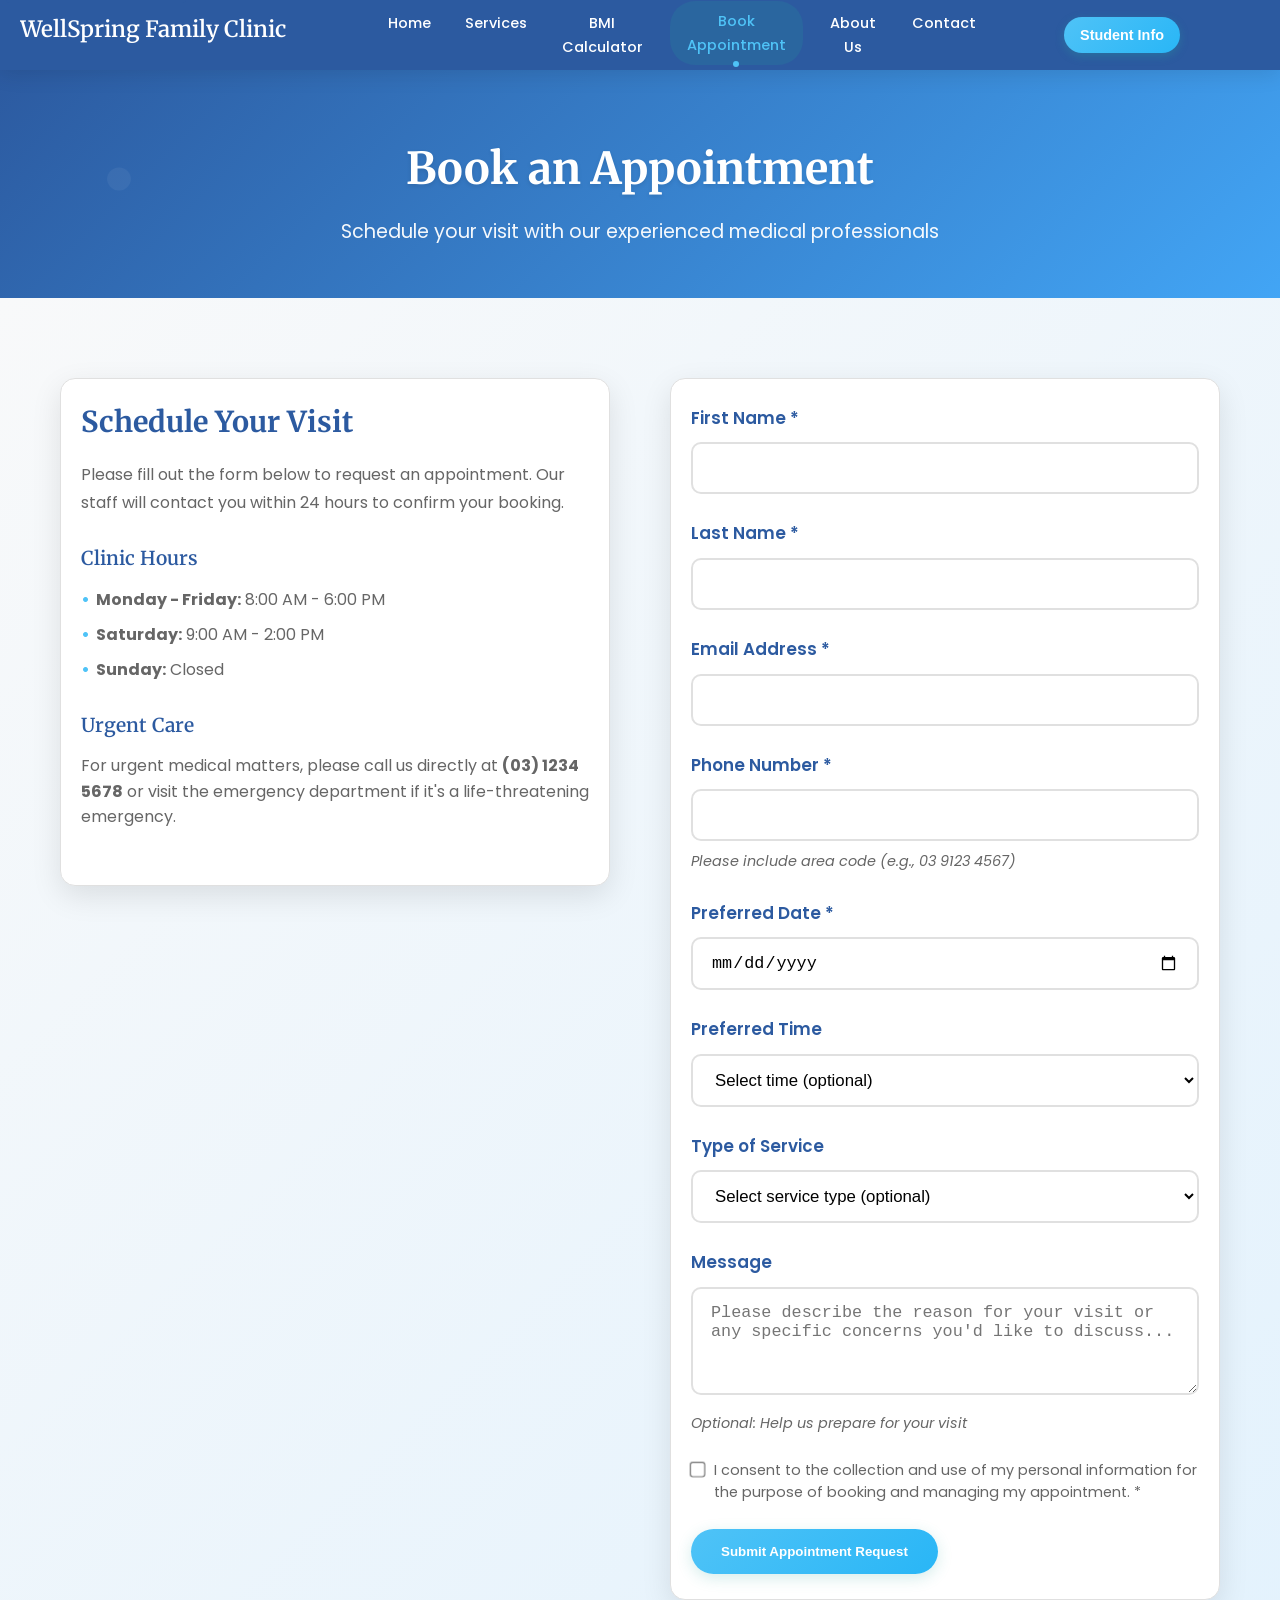
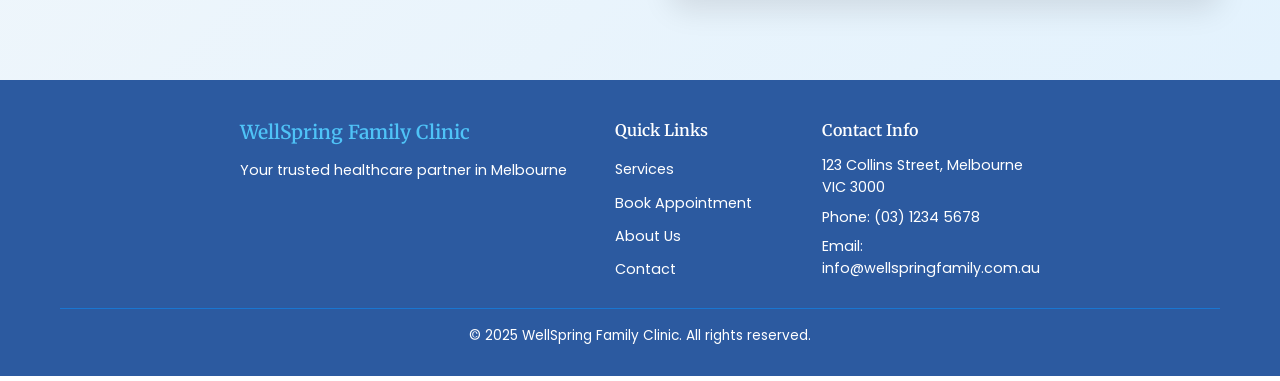
==== commit b9f63c60: "Fix form submissions to work with Formspree endpoints - Update appointment form to use https://forms" ====
--- a/appointment.html
+++ b/appointment.html
@@ -93,7 +93,7 @@
                     </div>
 
                     <div class="appointment-form">
-                        <form id="appointmentForm">
+                        <form id="appointmentForm" action="https://formspree.io/f/mrblvppe" method="POST">
                             <div class="form-row">
                                 <div class="input-group">
                                     <label for="firstName">First Name *</label>
--- a/css/style.css
+++ b/css/style.css
@@ -1,1996 +1,217 @@
-/* WellSpring Family Clinic - Main Stylesheet */
+/*
+  WellSpring Family Clinic — Condensed, human-friendly CSS
+  Goals:
+    • Keep the SAME visual design & behavior
+    • Shrink code, reduce repetition, make it easy to read/extend (~condensed version)
+    • Preserve all original class names (no HTML changes required)
+  Notes:
+    • Variables centralize colors, radii, shadows, typography
+    • Shared component patterns (.btn*, cards, section headings, grids) are grouped
+    • Mobile‑first; then 400 / 768 / 1024 / 1200 breakpoints
+*/
+
+/* =====================
+   Imports & Design Tokens
+   ===================== */
 @import url('https://fonts.googleapis.com/css2?family=Poppins:wght@300;400;500;600;700&family=Merriweather:wght@400;700&display=swap');
 
-
-/* Reset and Base Styles */
-* {
-    margin: 0;
-    padding: 0;
-    box-sizing: border-box;
-}
-
-html {
-    scroll-behavior: smooth;
-    scroll-padding-top: 90px;
-}
-
-#general-practice {
-    scroll-margin-top: 80px;
-}
-
-body {
-    font-family: 'Poppins', -apple-system, BlinkMacSystemFont, 'Segoe UI', sans-serif;
-    line-height: 1.7;
-    color: #333;
-    background-color: #ffffff;
-    font-weight: 400;
-}
-
-/* Heading Styles */
-h1, h2, h3, h4, h5, h6 {
-    font-family: 'Merriweather', Georgia, serif;
-    font-weight: 700;
-    line-height: 1.3;
-    color: #2c5aa0;
-    margin-bottom: 0.5em;
-}
-
-h1 {
-    font-size: 2.75rem;
-    font-weight: 700;
-    color: #2c5aa0;
-}
-
-h2 {
-    font-size: 2.25rem;
-    font-weight: 600;
-    color: #2c5aa0;
-}
-
-h3 {
-    font-size: 1.75rem;
-    font-weight: 600;
-    color: #333;
-}
-
-p {
-    color: #666;
-    margin-bottom: 1em;
-    line-height: 1.7;
-}
-
-/* Welcome Popup Styles */
-.popup-overlay {
-    position: fixed;
-    top: 0;
-    left: 0;
-    width: 100%;
-    height: 100%;
-    background: transparent;
-    display: flex;
-    justify-content: center;
-    align-items: center;
-    z-index: 10001;
-    opacity: 0;
-    visibility: hidden;
-    transition: all 0.4s cubic-bezier(0.4, 0, 0.2, 1);
-    pointer-events: none;
-}
-
-.popup-overlay.show {
-    opacity: 1;
-    visibility: visible;
-    pointer-events: auto;
-}
-
-.popup-content {
-    background: white;
-    border-radius: 16px;
-    box-shadow: 0 20px 40px rgba(0, 0, 0, 0.15);
-    width: min(460px, 95vw);
-    height: auto;
-    max-height: 85vh;
-    transform: scale(0.3);
-    transition: all 0.4s cubic-bezier(0.4, 0, 0.2, 1);
-    display: flex;
-    flex-direction: column;
-    border: 2px solid #e5e7eb;
-}
-
-.popup-overlay.show .popup-content {
-    transform: scale(1);
-}
-
-.popup-header {
-    background: linear-gradient(135deg, #2c5aa0, #42a5f5);
-    color: white;
-    padding: 24px;
-    text-align: center;
-    border-radius: 16px 16px 0 0;
-    flex-shrink: 0;
-}
-
-.popup-header h2 {
-    color: white;
-    margin-bottom: 5px;
-    font-size: 1.5rem;
-}
-
-.popup-subtitle {
-    font-size: 0.9rem;
-    opacity: 0.9;
-    font-weight: 300;
-}
-
-.popup-body {
-    padding: 20px;
-    flex: 0 1 auto;
-    overflow: visible;
-    display: flex;
-    flex-direction: column;
-    gap: 15px;
-}
-
-.assessment-info {
-    background: #f8f9fa;
-    padding: 20px;
-    border-radius: 12px;
-    text-align: center;
-    flex-shrink: 0;
-    border: 1px solid #e0e0e0;
-}
-
-.assessment-info h3 {
-    color: #2c5aa0;
-    margin-bottom: 12px;
-    font-size: 1.4rem;
-}
-
-.assessment-info p {
-    margin-bottom: 16px;
-    color: #666;
-    font-weight: 500;
-}
-
-.student-details {
-    background: #ffffff;
-    padding: 18px;
-    border-radius: 10px;
-    border-left: 4px solid #4fc3f7;
-    box-shadow: 0 2px 8px rgba(0,0,0,0.05);
-}
-
-.student-details p {
-    margin-bottom: 8px;
-    font-size: 0.95rem;
-}
-
-.popup-description {
-    text-align: center;
-    color: #666;
-    line-height: 1.6;
-}
-
-.popup-footer {
-    padding: 15px 20px 20px;
-    text-align: center;
-    flex-shrink: 0;
-    border-top: 1px solid #e5e7eb;
-}
-
-.get-started-btn {
-    background: linear-gradient(135deg, #4fc3f7, #29b6f6);
-    color: white;
-    border: none;
-    padding: 15px 40px;
-    border-radius: 50px;
-    font-size: 1.1rem;
-    font-weight: 600;
-    cursor: pointer;
-    transition: all 0.3s ease;
-    box-shadow: 0 8px 20px rgba(79, 195, 247, 0.3);
-}
-
-.get-started-btn:hover {
-    transform: translateY(-2px);
-    box-shadow: 0 12px 25px rgba(79, 195, 247, 0.4);
-}
-
-
-/* Container */
-.container {
-    max-width: 1200px;
-    margin: 0 auto;
-    padding: 0 20px;
-}
-
-/* Navigation Styles */
-.navbar {
-    background-color: #2c5aa0;
-    position: fixed;
-    top: 0;
-    width: 100%;
-    z-index: 1000;
-    box-shadow: 0 4px 20px rgba(0,0,0,0.1);
-    backdrop-filter: blur(10px);
-}
-
-.nav-container {
-    max-width: 1500px;
-    margin: 0 auto;
-    padding: 0 60px 0 20px;
-    display: grid;
-    grid-template-columns: 320px 1fr auto auto;
-    align-items: center;
-    height: 70px;
-    gap: 40px;
-}
-
-.nav-right {
-    display: flex;
-    align-items: center;
-    gap: 15px;
-    margin-left: 40px;
-}
-
-.logo h2 {
-    color: white;
-    font-size: 1.4rem;
-    font-weight: 600;
-    margin: 0;
-    white-space: nowrap;
-    overflow: hidden;
-    text-overflow: ellipsis;
-}
-
-.nav-menu {
-    display: flex;
-    list-style: none;
-    gap: 18px;
-    align-items: center;
-    margin: 0;
-    padding: 0;
-    justify-self: center;
-    white-space: nowrap;
-}
-
-.nav-menu li {
-    position: relative;
-}
-
-.nav-link {
-    color: white;
-    text-decoration: none;
-    font-weight: 500;
-    transition: color 0.3s ease;
-    padding: 10px 8px;
-    position: relative;
-    display: inline-block;
-    white-space: nowrap;
-    font-size: 0.9rem;
-}
-
-.nav-link:hover {
-    color: #4fc3f7;
-    transition: color 0.3s ease;
-}
-
-.nav-link.active {
-    color: #4fc3f7;
-    background: rgba(38, 166, 154, 0.15);
-    border-radius: 25px;
-    padding: 8px 16px;
-    position: relative;
-}
-
-.nav-link.active::after {
-    content: '';
-    position: absolute;
-    bottom: -2px;
-    left: 50%;
-    transform: translateX(-50%);
-    width: 6px;
-    height: 6px;
-    background: #4fc3f7;
-    border-radius: 50%;
-}
-
-/* Student Info Button */
-.student-info-btn {
-    background: linear-gradient(135deg, #4fc3f7, #29b6f6) !important;
-    border: none !important;
-    border-radius: 25px !important;
-    padding: 10px 18px !important;
-    cursor: pointer;
-    position: relative;
-    overflow: hidden;
-    font-family: inherit;
-    font-size: inherit !important;
-    font-weight: 600;
-    color: white !important;
-    box-shadow: 0 3px 10px rgba(38, 166, 154, 0.3);
-    transition: all 0.3s ease;
-}
-
-.student-info-btn:hover {
-    background: linear-gradient(135deg, #29b6f6, #2c5aa0) !important;
-    transform: translateY(-2px);
-    box-shadow: 0 6px 16px rgba(38, 166, 154, 0.4);
-    color: white !important;
-}
-
-/* Simple popup animations */
-.popup-overlay.from-nav .popup-content {
-    animation: simplePopupIn 0.3s ease-out forwards;
-}
-
-.popup-overlay.closing .popup-content {
-    animation: simplePopupOut 0.2s ease-in forwards;
-}
-
-@keyframes simplePopupIn {
-    0% {
-        opacity: 0;
-        transform: scale(0.8);
-    }
-    100% {
-        opacity: 1;
-        transform: scale(1);
-    }
-}
-
-@keyframes simplePopupOut {
-    0% {
-        opacity: 1;
-        transform: scale(1);
-    }
-    100% {
-        opacity: 0;
-        transform: scale(0.9);
-    }
-}
-
-/* Mobile Menu */
-.hamburger {
-    display: none;
-    flex-direction: column;
-    cursor: pointer;
-}
-
-.hamburger .bar {
-    width: 25px;
-    height: 3px;
-    background-color: white;
-    margin: 3px 0;
-    transition: 0.3s;
-}
-
-/* Hours Banner */
-.hours-banner {
-    background: linear-gradient(135deg, #4fc3f7, #29b6f6);
-    color: white;
-    padding: 23px 0 17px;
-    margin-top: 70px;
-    text-align: center;
-    box-shadow: 0 2px 10px rgba(0,0,0,0.1);
-}
-
-.hours-content h3 {
-    font-size: 1.1rem;
-    margin-bottom: 5px;
-    color: #333;
-    font-weight: 600;
-}
-
-.hours-content p {
-    font-size: 0.95rem;
-    color: #333;
-    font-weight: 500;
-}
-
-/* Page Header */
-.page-header {
-    background: linear-gradient(135deg, #2c5aa0, #42a5f5);
-    color: white;
-    padding: 120px 0 80px;
-    text-align: center;
-    margin-top: 70px;
-    position: relative;
-    overflow: hidden;
-}
-
-.page-header::before {
-    content: '';
-    position: absolute;
-    top: 0;
-    left: 0;
-    right: 0;
-    bottom: 0;
-    background: url('data:image/svg+xml,<svg xmlns="http://www.w3.org/2000/svg" viewBox="0 0 100 20"><defs><pattern id="grain" width="100" height="20" patternUnits="userSpaceOnUse"><circle cx="10" cy="10" r="1" fill="%23ffffff" opacity="0.05"/></pattern></defs><rect width="100" height="20" fill="url(%23grain)"/></svg>');
-    pointer-events: none;
-}
-
-.page-header h1 {
-    font-size: 2.75rem;
-    margin-bottom: 20px;
-    font-weight: 700;
-    color: white;
-    text-shadow: 0 2px 4px rgba(0,0,0,0.1);
-}
-
-.page-header p {
-    font-size: 1.2rem;
-    opacity: 0.95;
-    max-width: 700px;
-    margin: 0 auto;
-    color: white;
-    line-height: 1.6;
-}
-
-/* Hero Section */
-.hero {
-    padding: 100px 0;
-    background: linear-gradient(135deg, #f8f9fa 0%, rgba(248, 250, 252, 0.8) 100%);
-}
-
-.hero .container {
-    display: grid;
-    grid-template-columns: 1fr 1fr;
-    gap: 60px;
-    align-items: center;
-}
-
-.hero-content h1 {
-    font-size: 3rem;
-    color: #2c5aa0;
-    margin-bottom: 24px;
-    font-weight: 700;
-    line-height: 1.2;
-}
-
-.hero-content p {
-    font-size: 1.2rem;
-    color: #666;
-    margin-bottom: 35px;
-    line-height: 1.7;
-}
-
-.cta-button {
-    display: inline-block;
-    background: linear-gradient(135deg, #4fc3f7, #29b6f6);
-    color: white;
-    padding: 18px 36px;
-    text-decoration: none;
-    border-radius: 50px;
-    font-weight: 600;
-    font-size: 1.1rem;
-    transition: all 0.3s ease;
-    box-shadow: 0 4px 15px rgba(38, 166, 154, 0.2);
-}
-
-.cta-button:hover {
-    transform: translateY(-3px);
-    box-shadow: 0 8px 25px rgba(38, 166, 154, 0.3);
-    background: linear-gradient(135deg, #29b6f6, #2c5aa0);
-}
-
-.hero-image img {
-    width: 100%;
-    height: auto;
-    border-radius: 15px;
-    box-shadow: 0 15px 35px rgba(0,0,0,0.1);
-}
-
-/* Featured Services */
-.featured-services {
-    padding: 80px 0;
-    background-color: white;
-}
-
-.featured-services h2 {
-    text-align: center;
-    font-size: 2.5rem;
-    color: #2c5aa0;
-    margin-bottom: 60px;
-    font-weight: 700;
-}
-
-.services-grid {
-    display: grid;
-    grid-template-columns: repeat(auto-fit, minmax(300px, 1fr));
-    gap: 40px;
-}
-
-.service-card {
-    background: #ffffff;
-    padding: 45px 35px;
-    border-radius: 20px;
-    text-align: center;
-    box-shadow: 0 8px 25px rgba(0,0,0,0.08);
-    transition: all 0.3s ease;
-    border: 1px solid #e0e0e0;
-    position: relative;
-    overflow: hidden;
-}
-
-.service-card:hover {
-    transform: translateY(-8px);
-    box-shadow: 0 20px 40px rgba(0,0,0,0.12);
-    border-color: #4fc3f7;
-}
-
-.service-card::before {
-    content: '';
-    position: absolute;
-    top: 0;
-    left: 0;
-    right: 0;
-    height: 4px;
-    background: linear-gradient(135deg, #4fc3f7, #29b6f6);
-    transform: scaleX(0);
-    transition: transform 0.3s ease;
-}
-
-.service-card:hover::before {
-    transform: scaleX(1);
-}
-
-.service-icon {
-    width: 110px;
-    height: 110px;
-    margin: 0 auto 25px;
-    background: linear-gradient(135deg, #4fc3f7, #29b6f6);
-    border-radius: 50%;
-    display: flex;
-    align-items: center;
-    justify-content: center;
-}
-
-.service-icon img {
-    width: 55px;
-    height: 55px;
-    filter: brightness(0) invert(1);
-}
-
-.service-card h3 {
-    color: #2c5aa0;
-    font-size: 1.5rem;
-    margin-bottom: 18px;
-    font-weight: 600;
-}
-
-.service-card p {
-    color: #666;
-    margin-bottom: 25px;
-    line-height: 1.7;
-    font-size: 1.05rem;
-}
-
-.learn-more {
-    color: #4fc3f7;
-    text-decoration: none;
-    font-weight: 600;
-    transition: all 0.3s ease;
-    position: relative;
-    padding-bottom: 2px;
-}
-
-.learn-more:hover {
-    color: #2c5aa0;
-}
-
-.learn-more::after {
-    content: '';
-    position: absolute;
-    bottom: 0;
-    left: 0;
-    width: 0;
-    height: 2px;
-    background: #4fc3f7;
-    transition: width 0.3s ease;
-}
-
-.learn-more:hover::after {
-    width: 100%;
-}
-
-/* Quick Actions */
-.quick-actions {
-    padding: 100px 0;
-    background: linear-gradient(135deg, #f8f9fa, rgba(66, 165, 245, 0.1));
-}
-
-.quick-actions h2 {
-    text-align: center;
-    font-size: 2.5rem;
-    color: #2c5aa0;
-    margin-bottom: 60px;
-    font-weight: 700;
-}
-
-.actions-grid {
-    display: grid;
-    grid-template-columns: repeat(auto-fit, minmax(350px, 1fr));
-    gap: 40px;
-}
-
-.action-item {
-    background: #ffffff;
-    padding: 45px;
-    border-radius: 20px;
-    text-align: center;
-    box-shadow: 0 12px 35px rgba(0,0,0,0.08);
-    transition: all 0.3s ease;
-    border: 1px solid #e0e0e0;
-}
-
-.action-item:hover {
-    transform: translateY(-5px);
-    box-shadow: 0 20px 40px rgba(0,0,0,0.12);
-}
-
-.action-item h3 {
-    color: #2c5aa0;
-    font-size: 1.5rem;
-    margin-bottom: 18px;
-    font-weight: 600;
-}
-
-.action-item p {
-    color: #666;
-    margin-bottom: 30px;
-    font-size: 1.05rem;
-    line-height: 1.7;
-}
-
-.action-button {
-    background: linear-gradient(135deg, #2c5aa0, #42a5f5);
-    color: white;
-    padding: 15px 30px;
-    text-decoration: none;
-    border-radius: 30px;
-    font-weight: 600;
-    font-size: 1.05rem;
-    transition: all 0.3s ease;
-    box-shadow: 0 4px 15px rgba(21, 101, 192, 0.2);
-}
-
-.action-button:hover {
-    transform: translateY(-3px);
-    box-shadow: 0 8px 25px rgba(21, 101, 192, 0.3);
-}
-
-/* Services Content */
-.services-content {
-    padding: 80px 0;
-}
-
-.service-detail {
-    margin-bottom: 80px;
-}
-
-.service-detail-content {
-    display: grid;
-    grid-template-columns: 1fr 1fr;
-    gap: 60px;
-    align-items: center;
-}
-
-.service-detail-content.reverse {
-    direction: rtl;
-}
-
-.service-detail-content.reverse > * {
-    direction: ltr;
-}
-
-.service-text h2 {
-    color: #2c5aa0;
-    font-size: 2.2rem;
-    margin-bottom: 24px;
-    font-weight: 700;
-}
-
-.service-text p {
-    color: #666;
-    margin-bottom: 24px;
-    line-height: 1.7;
-    font-size: 1.05rem;
-}
-
-.service-text h3 {
-    color: #2c5aa0;
-    font-size: 1.4rem;
-    margin: 30px 0 18px;
-    font-weight: 600;
-}
-
-.service-text ul {
-    list-style: none;
-    margin-bottom: 30px;
-}
-
-.service-text li {
-    color: #666;
-    margin-bottom: 12px;
-    padding-left: 24px;
-    position: relative;
-    font-size: 1.05rem;
-}
-
-.service-text li::before {
-    content: "✓";
-    color: #4fc3f7;
-    font-weight: bold;
-    position: absolute;
-    left: 0;
-    font-size: 1.1rem;
-}
-
-.service-cta {
-    background: linear-gradient(135deg, #4fc3f7, #29b6f6);
-    color: white;
-    padding: 15px 30px;
-    text-decoration: none;
-    border-radius: 30px;
-    font-weight: 600;
-    font-size: 1.05rem;
-    transition: all 0.3s ease;
-    box-shadow: 0 4px 15px rgba(38, 166, 154, 0.2);
-}
-
-.service-cta:hover {
-    transform: translateY(-3px);
-    box-shadow: 0 8px 25px rgba(38, 166, 154, 0.3);
-}
-
-.service-image img {
-    width: 100%;
-    height: auto;
-    border-radius: 15px;
-    box-shadow: 0 15px 35px rgba(0,0,0,0.1);
-}
-
-/* Services CTA */
-.services-cta {
-    background: linear-gradient(135deg, #2c5aa0, #42a5f5);
-    padding: 80px 0;
-    text-align: center;
-    color: white;
-    position: relative;
-    overflow: hidden;
-}
-
-.services-cta::before {
-    content: '';
-    position: absolute;
-    top: 0;
-    left: 0;
-    right: 0;
-    bottom: 0;
-    background: url('data:image/svg+xml,<svg xmlns="http://www.w3.org/2000/svg" viewBox="0 0 100 20"><defs><pattern id="dots" width="20" height="20" patternUnits="userSpaceOnUse"><circle cx="10" cy="10" r="1" fill="%23ffffff" opacity="0.1"/></pattern></defs><rect width="100" height="20" fill="url(%23dots)"/></svg>');
-    pointer-events: none;
-}
-
-.cta-content h2 {
-    font-size: 2rem;
-    margin-bottom: 15px;
-    font-weight: 700;
-    color: white;
-}
-
-.cta-content p {
-    font-size: 1.1rem;
-    margin-bottom: 30px;
-    color: white;
-}
-
-/* BMI Calculator */
-.bmi-calculator {
-    padding: 100px 0;
-    background: linear-gradient(135deg, #f8f9fa, rgba(66, 165, 245, 0.08));
-}
-
-.calculator-container {
-    display: flex;
-    justify-content: center;
-    gap: 60px;
-    margin-bottom: 60px;
-}
-
-.calculator-form {
-    max-width: 500px;
-    width: 100%;
-    background: #ffffff;
-    padding: 45px;
-    border-radius: 20px;
-    box-shadow: 0 12px 30px rgba(0,0,0,0.08);
-    border: 1px solid #e0e0e0;
-}
-
-.calculator-form h2 {
-    color: #2c5aa0;
-    font-size: 2rem;
-    margin-bottom: 35px;
-    font-weight: 700;
-}
-
-.input-group {
-    margin-bottom: 25px;
-}
-
-.input-group label {
-    display: block;
-    color: #2c5aa0;
-    font-weight: 600;
-    margin-bottom: 10px;
-    font-size: 1.05rem;
-}
-
-.input-group input,
-.input-group select,
-.input-group textarea {
-    width: 100%;
-    padding: 14px 18px;
-    border: 2px solid #e0e0e0;
-    border-radius: 10px;
-    font-size: 1.05rem;
-    transition: all 0.3s ease;
-    background: #ffffff;
-}
-
-.input-group input:focus,
-.input-group select:focus,
-.input-group textarea:focus {
-    outline: none;
-    border-color: #4fc3f7;
-    box-shadow: 0 0 0 3px rgba(38, 166, 154, 0.1);
-    transform: translateY(-1px);
-}
-
-.input-with-unit {
-    display: flex;
-    gap: 10px;
-}
-
-.input-with-unit input {
-    flex: 1;
-}
-
-.input-with-unit select {
-    width: 100px;
-}
-
-.input-help {
-    display: block;
-    color: #666;
-    font-size: 0.9rem;
-    margin-top: 8px;
-    font-style: italic;
-}
-
+:root {
+  /* brand palette */
+  --brand: #2c5aa0;        /* deep blue */
+  --brand-2: #42a5f5;      /* light blue */
+  --accent: #4fc3f7;       /* aqua */
+  --accent-2: #29b6f6;     /* aqua deeper */
+  --ok: #66bb6a;           /* success */
+  --warn: #ffa726;         /* warning */
+  --danger: #ef5350;       /* error */
+  --ink-900: #111;         /* near black */
+  --ink-700: #333;         /* headings */
+  --ink-600: #666;         /* body */
+  --ink-500: #888;         /* meta */
+  --paper: #fff;           /* bg */
+  --paper-2: #f8f9fa;      /* subtle */
+  --paper-3: #e3f2fd;      /* pale blue */
+  --line: #e0e0e0;         /* light borders */
+  --line-2: #e5e7eb;       /* light borders 2 */
+
+  /* gradients */
+  --g-brand: linear-gradient(135deg, var(--brand), var(--brand-2));
+  --g-accent: linear-gradient(135deg, var(--accent), var(--accent-2));
+
+  /* type */
+  --ff-sans: 'Poppins', -apple-system, BlinkMacSystemFont, 'Segoe UI', sans-serif;
+  --ff-serif: 'Merriweather', Georgia, serif;
+  --lh: 1.7;
+
+  /* radii */
+  --r-xs: 8px; 
+  --r-sm: 10px;
+  --r-md: 12px; 
+  --r-lg: 15px; 
+  --r-xl: 16px; 
+  --r-2xl: 20px;
+  --r-full: 999px;
+
+  /* shadows */
+  --shadow-xs: 0 2px 8px rgba(0,0,0,.05);
+  --shadow-sm: 0 5px 15px rgba(0,0,0,.08);
+  --shadow-md: 0 10px 30px rgba(0,0,0,.1);
+  --shadow-lg: 0 15px 35px rgba(0,0,0,.12);
+  --shadow-xl: 0 20px 40px rgba(0,0,0,.15);
+
+  /* motion */
+  --t-fast: .2s cubic-bezier(.4,0,.2,1);
+  --t: .3s cubic-bezier(.4,0,.2,1);
+  --t-slow: .4s cubic-bezier(.4,0,.2,1);
+
+  /* sizes */
+  --container: 1200px;
+  --nav-h: 70px;
+
+  /* type scale (mobile-first) */
+  --h1: 1.8rem;  /* bumps up at breakpoints */
+  --h2: 1.5rem;
+  --h3: 1.3rem;
+  --p: 1rem;
+}
+
+/* =====================
+   Reset & Base
+   ===================== */
+* { margin:0; padding:0; box-sizing:border-box; }
+html { scroll-behavior:smooth; scroll-padding-top: 90px; }
+#general-practice { scroll-margin-top: 80px; }
+body { font-family:var(--ff-sans); line-height:var(--lh); color:var(--ink-700); background:var(--paper); font-weight:400; }
+
+h1,h2,h3,h4,h5,h6{ font-family:var(--ff-serif); font-weight:700; line-height:1.3; color:var(--brand); margin-bottom:.5em; }
+h1{ font-size:var(--h1); }
+h2{ font-size:var(--h2); font-weight:600; }
+h3{ font-size:var(--h3); font-weight:600; color:var(--ink-700); }
+
+p{ color:var(--ink-600); margin-bottom:1em; line-height:var(--lh); font-size:var(--p); }
+
+.container{ max-width:var(--container); margin:0 auto; padding:0 15px; }
+
+/* Common component primitives */
+.card,
+.service-card,
+.action-item,
+.category-item,
+.doctor-card,
+.facility-item,
+.activity-item,
+.faq-item,
+.contact-method,
+.appointment-info,
+.appointment-form,
+.contact-form-container,
+.calculator-form,
+.calculator-results,
+.mission-item,
+.values-item,
+.location-details { 
+  background:var(--paper); border-radius:var(--r-lg); box-shadow:var(--shadow-md); border:1px solid var(--line); 
+}
+
+.btn,
+.cta-button,
+.action-button,
+.service-cta,
 .calculate-btn,
-.submit-btn {
-    background: linear-gradient(135deg, #4fc3f7, #29b6f6);
-    color: white;
-    padding: 18px 36px;
-    border: none;
-    border-radius: 30px;
-    font-size: 1.1rem;
-    font-weight: 600;
-    cursor: pointer;
-    width: 100%;
-    transition: all 0.3s ease;
-    box-shadow: 0 4px 15px rgba(38, 166, 154, 0.2);
-}
-
+.submit-btn,
+.recalculate-btn,
+.reset-btn,
+.student-info-btn,
+.get-started-btn { 
+  display:inline-block; border:none; border-radius:30px; padding:15px 30px; font-weight:600; cursor:pointer; text-decoration:none; 
+  transition:transform var(--t), box-shadow var(--t), background var(--t); color:#fff; 
+}
+
+/* gradients mapped */
+.cta-button,
+.calculate-btn,
+.submit-btn,
+.service-cta,
+.get-started-btn { background:var(--g-accent); box-shadow:0 4px 15px rgba(38,166,154,.2); }
+
+.action-button,
+.recalculate-btn,
+.reset-btn { background:var(--g-brand); box-shadow:0 4px 15px rgba(21,101,192,.2); }
+
+.student-info-btn { background:var(--g-accent)!important; border-radius:25px!important; padding:10px 18px!important; box-shadow:0 3px 10px rgba(38,166,154,.3); }
+
+.btn:hover,
+.cta-button:hover,
+.action-button:hover,
+.service-cta:hover,
 .calculate-btn:hover,
-.submit-btn:hover {
-    transform: translateY(-3px);
-    box-shadow: 0 8px 25px rgba(38, 166, 154, 0.3);
-}
-
-.calculator-results {
-    background: white;
-    padding: 40px;
-    border-radius: 15px;
-    box-shadow: 0 15px 35px rgba(0,0,0,0.1);
-    text-align: center;
-}
-
-.calculator-results h3 {
-    color: #2c5aa0;
-    font-size: 1.5rem;
-    margin-bottom: 25px;
-    font-weight: 700;
-}
-
-.bmi-result {
-    margin-bottom: 30px;
-}
-
-.bmi-value {
-    font-size: 3.5rem;
-    font-weight: 700;
-    color: #4fc3f7;
-    margin-bottom: 15px;
-    text-shadow: 0 2px 4px rgba(38, 166, 154, 0.2);
-}
-
-.bmi-category {
-    font-size: 1.3rem;
-    font-weight: 600;
-    margin-bottom: 10px;
-}
-
-.bmi-description {
-    color: #666;
-    font-size: 1.2rem;
-    font-weight: 500;
-}
-
-.recalculate-btn,
-.reset-btn {
-    background: linear-gradient(135deg, #2c5aa0, #42a5f5);
-    color: white;
-    padding: 15px 30px;
-    border: none;
-    border-radius: 30px;
-    font-weight: 600;
-    cursor: pointer;
-    transition: all 0.3s ease;
-    font-size: 1.05rem;
-    box-shadow: 0 4px 15px rgba(21, 101, 192, 0.2);
-}
-
+.submit-btn:hover,
 .recalculate-btn:hover,
-.reset-btn:hover {
-    transform: translateY(-3px);
-    box-shadow: 0 8px 25px rgba(21, 101, 192, 0.3);
-}
-
-/* BMI Information */
-.bmi-info {
-    margin-bottom: 60px;
-}
-
-.bmi-info h2 {
-    text-align: center;
-    color: #2c5aa0;
-    font-size: 2rem;
-    margin-bottom: 40px;
-    font-weight: 700;
-}
-
-.bmi-categories {
-    display: grid;
-    grid-template-columns: repeat(auto-fit, minmax(250px, 1fr));
-    gap: 30px;
-}
-
-.category-item {
-    background: white;
-    padding: 30px 25px;
-    border-radius: 15px;
-    text-align: center;
-    box-shadow: 0 10px 30px rgba(0,0,0,0.1);
-    border-left: 5px solid;
-}
-
-.category-item.underweight {
-    border-left-color: #42a5f5;
-}
-
-.category-item.normal {
-    border-left-color: #66bb6a;
-}
-
-.category-item.overweight {
-    border-left-color: #ffa726;
-}
-
-.category-item.obese {
-    border-left-color: #ef5350;
-}
-
-.category-item h3 {
-    color: #2c5aa0;
-    font-size: 1.2rem;
-    margin-bottom: 10px;
-    font-weight: 600;
-}
-
-.category-item .range {
-    font-weight: 600;
-    margin-bottom: 10px;
-    color: #333;
-}
-
-.category-item p {
-    color: #666;
-    font-size: 0.95rem;
-    line-height: 1.5;
-}
-
-/* BMI Disclaimer */
-.bmi-disclaimer {
-    background: white;
-    padding: 40px;
-    border-radius: 15px;
-    box-shadow: 0 10px 30px rgba(0,0,0,0.1);
-    text-align: center;
-}
-
-.bmi-disclaimer h3 {
-    color: #2c5aa0;
-    font-size: 1.5rem;
-    margin-bottom: 20px;
-    font-weight: 700;
-}
-
-.bmi-disclaimer p {
-    color: #666;
-    line-height: 1.7;
-    margin-bottom: 25px;
-}
-
-/* Form Styles */
-.form-row {
-    display: grid;
-    grid-template-columns: 1fr 1fr;
-    gap: 20px;
-}
-
-.error-text {
-    color: #ef5350;
-    font-size: 0.85rem;
-    margin-top: 5px;
-    display: none;
-}
-
-.error-message {
-    background: #ffebee;
-    color: #c62828;
-    padding: 15px;
-    border-radius: 8px;
-    margin-top: 20px;
-    border-left: 4px solid #ef5350;
-}
-
-.success-message {
-    background: #e8f5e8;
-    color: #2e7d32;
-    padding: 30px;
-    border-radius: 15px;
-    text-align: center;
-    border-left: 4px solid #66bb6a;
-}
-
-.success-message h3 {
-    color: #2e7d32;
-    font-size: 1.5rem;
-    margin-bottom: 15px;
-    font-weight: 700;
-}
-
-.success-message p {
-    margin-bottom: 20px;
-}
-
-.form-checkbox {
-    display: flex;
-    align-items: flex-start;
-    gap: 10px;
-    margin-bottom: 25px;
-}
-
-.form-checkbox input[type="checkbox"] {
-    margin-top: 3px;
-    transform: scale(1.2);
-}
-
-.form-checkbox label {
-    color: #666;
-    font-size: 0.9rem;
-    line-height: 1.5;
-}
-
-/* Appointment Styles */
-.appointment-section {
-    padding: 80px 0;
-    background: linear-gradient(135deg, #f8f9fa, #e3f2fd);
-}
-
-.appointment-container {
-    display: grid;
-    grid-template-columns: 1fr 1.5fr;
-    gap: 60px;
-}
-
-.appointment-info {
-    background: white;
-    padding: 40px;
-    border-radius: 15px;
-    box-shadow: 0 15px 35px rgba(0,0,0,0.1);
-    height: fit-content;
-    position: sticky;
-    top: 90px;
-}
-
-.appointment-info h2 {
-    color: #2c5aa0;
-    font-size: 1.8rem;
-    margin-bottom: 20px;
-    font-weight: 700;
-}
-
-.appointment-info p {
-    color: #666;
-    margin-bottom: 30px;
-    line-height: 1.7;
-}
-
-.clinic-hours,
-.urgent-care {
-    margin-bottom: 30px;
-}
-
-.clinic-hours h3,
-.urgent-care h3 {
-    color: #2c5aa0;
-    font-size: 1.2rem;
-    margin-bottom: 15px;
-    font-weight: 600;
-}
-
-.clinic-hours ul {
-    list-style: none;
-}
-
-.clinic-hours li {
-    color: #666;
-    margin-bottom: 8px;
-    padding-left: 15px;
-    position: relative;
-}
-
-.clinic-hours li::before {
-    content: "•";
-    color: #4fc3f7;
-    font-weight: bold;
-    position: absolute;
-    left: 0;
-}
-
-.urgent-care p {
-    color: #666;
-    line-height: 1.6;
-}
-
-.appointment-form {
-    background: white;
-    padding: 40px;
-    border-radius: 15px;
-    box-shadow: 0 15px 35px rgba(0,0,0,0.1);
-}
-
-/* About Us Styles */
-.clinic-info {
-    padding: 80px 0;
-    background-color: white;
-}
-
-.info-content {
-    display: grid;
-    grid-template-columns: 1fr 1fr;
-    gap: 60px;
-    align-items: center;
-}
-
-.info-text h2 {
-    color: #2c5aa0;
-    font-size: 2rem;
-    margin-bottom: 25px;
-    font-weight: 700;
-}
-
-.info-text p {
-    color: #666;
-    margin-bottom: 20px;
-    line-height: 1.7;
-}
-
-.info-image img {
-    width: 100%;
-    height: auto;
-    border-radius: 15px;
-    box-shadow: 0 15px 35px rgba(0,0,0,0.1);
-}
-
-/* Mission and Values */
-.mission-values {
-    padding: 80px 0;
-    background: linear-gradient(135deg, #f8f9fa, #e3f2fd);
-}
-
-.mission-content {
-    display: grid;
-    grid-template-columns: 1fr 1fr;
-    gap: 60px;
-}
-
-.mission-item,
-.values-item {
-    background: white;
-    padding: 40px;
-    border-radius: 15px;
-    box-shadow: 0 15px 35px rgba(0,0,0,0.1);
-}
-
-.mission-item h2,
-.values-item h2 {
-    color: #2c5aa0;
-    font-size: 1.8rem;
-    margin-bottom: 20px;
-    font-weight: 700;
-}
-
-.mission-item p,
-.values-item p {
-    color: #666;
-    line-height: 1.7;
-}
-
-.values-item ul {
-    list-style: none;
-}
-
-.values-item li {
-    color: #666;
-    margin-bottom: 15px;
-    line-height: 1.6;
-}
-
-.values-item strong {
-    color: #2c5aa0;
-    font-weight: 600;
-}
-
-/* Medical Team */
-.medical-team {
-    padding: 80px 0;
-    background-color: white;
-}
-
-.medical-team h2 {
-    text-align: center;
-    color: #2c5aa0;
-    font-size: 2.2rem;
-    margin-bottom: 50px;
-    font-weight: 700;
-}
-
-.doctors-grid {
-    display: grid;
-    grid-template-columns: repeat(auto-fit, minmax(250px, 1fr));
-    gap: 30px;
-}
-
-.doctor-card {
-    background: white;
-    border-radius: 15px;
-    overflow: hidden;
-    box-shadow: 0 15px 35px rgba(0,0,0,0.1);
-    transition: transform 0.3s ease;
-}
-
-.doctor-card:hover {
-    transform: translateY(-5px);
-}
-
-.doctor-image {
-    width: 100%;
-    aspect-ratio: 1/1;
-    overflow: hidden;
-}
-
-.doctor-image img {
-    width: 100%;
-    height: 100%;
-    object-fit: cover;
-}
-
-.doctor-info {
-    padding: 30px;
-}
-
-.doctor-info h3 {
-    color: #2c5aa0;
-    font-size: 1.4rem;
-    margin-bottom: 5px;
-    font-weight: 700;
-}
-
-.specialty {
-    color: #4fc3f7;
-    font-weight: 600;
-    margin-bottom: 5px;
-}
-
-.qualifications {
-    color: #888;
-    font-size: 0.9rem;
-    margin-bottom: 15px;
-    font-style: italic;
-}
-
-.doctor-info p {
-    color: #666;
-    line-height: 1.6;
-}
-
-/* Facilities */
-.facilities {
-    padding: 80px 0;
-    background: linear-gradient(135deg, #f8f9fa, #e3f2fd);
-}
-
-.facilities h2 {
-    text-align: center;
-    color: #2c5aa0;
-    font-size: 2.2rem;
-    margin-bottom: 50px;
-    font-weight: 700;
-}
-
-.facilities-content {
-    display: grid;
-    grid-template-columns: 1fr 1fr;
-    gap: 60px;
-    align-items: center;
-    margin-bottom: 40px;
-}
-
-.facilities-text p {
-    color: #666;
-    line-height: 1.7;
-    margin-bottom: 30px;
-}
-
-.facilities-list {
-    display: grid;
-    grid-template-columns: 1fr 1fr;
-    gap: 25px;
-}
-
-.facility-item {
-    background: white;
-    padding: 25px;
-    border-radius: 10px;
-    box-shadow: 0 5px 15px rgba(0,0,0,0.1);
-}
-
-.facility-item h3 {
-    color: #2c5aa0;
-    font-size: 1.1rem;
-    margin-bottom: 10px;
-    font-weight: 600;
-}
-
-.facility-item p {
-    color: #666;
-    font-size: 0.9rem;
-    line-height: 1.5;
-}
-
-.facilities-image img {
-    width: 100%;
-    aspect-ratio: 3/2;
-    object-fit: cover;
-    border-radius: 15px;
-    box-shadow: 0 15px 35px rgba(0,0,0,0.1);
-}
-
-/* Community */
-.community {
-    padding: 80px 0;
-    background-color: white;
-}
-
-.community h2 {
-    text-align: center;
-    color: #2c5aa0;
-    font-size: 2.2rem;
-    margin-bottom: 20px;
-    font-weight: 700;
-}
-
-.community > p {
-    text-align: center;
-    color: #666;
-    font-size: 1.1rem;
-    margin-bottom: 50px;
-    max-width: 600px;
-    margin-left: auto;
-    margin-right: auto;
-}
-
-.community-activities {
-    display: grid;
-    grid-template-columns: repeat(auto-fit, minmax(300px, 1fr));
-    gap: 40px;
-}
-
-.activity-item {
-    background: white;
-    padding: 30px;
-    border-radius: 15px;
-    text-align: center;
-    box-shadow: 0 10px 30px rgba(0,0,0,0.1);
-    border-top: 4px solid #4fc3f7;
-}
-
-.activity-item h3 {
-    color: #2c5aa0;
-    font-size: 1.3rem;
-    margin-bottom: 15px;
-    font-weight: 600;
-}
-
-.activity-item p {
-    color: #666;
-    line-height: 1.6;
-}
-
-/* About CTA */
-.about-cta {
-    background: linear-gradient(135deg, #2c5aa0, #1976d2);
-    padding: 60px 0;
-    text-align: center;
-    color: white;
-}
-
-.about-cta h2 {
-    font-size: 2rem;
-    margin-bottom: 15px;
-    font-weight: 700;
-}
-
-.about-cta p {
-    font-size: 1.1rem;
-    margin-bottom: 30px;
-    opacity: 0.9;
-}
-
-/* Contact Styles */
-.contact-info {
-    padding: 80px 0;
-    background: linear-gradient(135deg, #f8f9fa, #e3f2fd);
-}
-
-.contact-grid {
-    display: grid;
-    grid-template-columns: 1fr 1fr;
-    gap: 60px;
-}
-
-.contact-details h2 {
-    color: #2c5aa0;
-    font-size: 1.8rem;
-    margin-bottom: 20px;
-    font-weight: 700;
-}
-
-.contact-details > p {
-    color: #666;
-    margin-bottom: 40px;
-    line-height: 1.7;
-}
-
-.contact-methods {
-    display: flex;
-    flex-direction: column;
-    gap: 30px;
-}
-
-.contact-method {
-    display: flex;
-    align-items: flex-start;
-    gap: 20px;
-    background: white;
-    padding: 25px;
-    border-radius: 15px;
-    box-shadow: 0 10px 30px rgba(0,0,0,0.1);
-}
-
-.contact-icon {
-    width: 90px;
-    height: 90px;
-    background: linear-gradient(135deg, #4fc3f7, #29b6f6);
-    border-radius: 50%;
-    display: flex;
-    align-items: center;
-    justify-content: center;
-    flex-shrink: 0;
-}
-
-.contact-icon img {
-    width: 50px;
-    height: 50px;
-    filter: brightness(0) invert(1);
-}
-
-.contact-text h3 {
-    color: #2c5aa0;
-    font-size: 1.2rem;
-    margin-bottom: 8px;
-    font-weight: 600;
-}
-
-.contact-text p {
-    color: #666;
-    line-height: 1.5;
-    margin-bottom: 5px;
-}
-
-.contact-form-container {
-    background: white;
-    padding: 40px;
-    border-radius: 15px;
-    box-shadow: 0 15px 35px rgba(0,0,0,0.1);
-}
-
-.contact-form-container h2 {
-    color: #2c5aa0;
-    font-size: 1.8rem;
-    margin-bottom: 30px;
-    font-weight: 700;
-}
-
-/* Map Section */
-.map-section {
-    padding: 80px 0;
-    background-color: white;
-}
-
-.map-section h2 {
-    text-align: center;
-    color: #2c5aa0;
-    font-size: 2.2rem;
-    margin-bottom: 40px;
-    font-weight: 700;
-}
-
-.map-container {
-    margin-bottom: 40px;
-}
-
-.map-placeholder {
-    position: relative;
-    width: 50%;
-    aspect-ratio: 3/2;
-    border-radius: 15px;
-    overflow: hidden;
-    box-shadow: 0 15px 35px rgba(0,0,0,0.1);
-    margin: 0 auto;
-}
-
-.map-content {
-    position: relative;
-    height: 100%;
-}
-
-.map-content img {
-    width: 100%;
-    height: 100%;
-    object-fit: cover;
-}
-
-.map-overlay {
-    position: absolute;
-    bottom: 20px;
-    left: 20px;
-    right: 20px;
-    background: rgba(44, 90, 160, 0.9);
-    color: white;
-    padding: 20px;
-    border-radius: 10px;
-}
-
-.map-overlay h3 {
-    font-size: 1.2rem;
-    margin-bottom: 5px;
-    font-weight: 600;
-    color: white;
-}
-
-.map-overlay p {
-    margin-bottom: 10px;
-    color: white;
-}
-
-.map-link {
-    color: #4fc3f7;
-    text-decoration: none;
-    font-weight: 600;
-}
-
-.map-link:hover {
-    color: #29b6f6;
-}
-
-.location-details {
-    background: white;
-    padding: 40px;
-    border-radius: 15px;
-    box-shadow: 0 10px 30px rgba(0,0,0,0.1);
-}
-
-.location-info h3 {
-    color: #2c5aa0;
-    font-size: 1.5rem;
-    margin-bottom: 25px;
-    font-weight: 700;
-}
-
-.transport-options {
-    display: grid;
-    grid-template-columns: repeat(auto-fit, minmax(250px, 1fr));
-    gap: 30px;
-}
-
-.transport-item {
-    text-align: center;
-    padding: 20px;
-    border: 2px solid #f0f0f0;
-    border-radius: 10px;
-    transition: border-color 0.3s ease;
-}
-
-.transport-item:hover {
-    border-color: #4fc3f7;
-}
-
-.transport-item h4 {
-    color: #2c5aa0;
-    font-size: 1.1rem;
-    margin-bottom: 10px;
-    font-weight: 600;
-}
-
-.transport-item p {
-    color: #666;
-    font-size: 0.9rem;
-    line-height: 1.5;
-}
-
-/* FAQ Section */
-.faq-section {
-    padding: 80px 0;
-    background: linear-gradient(135deg, #f8f9fa, #e3f2fd);
-}
-
-.faq-section h2 {
-    text-align: center;
-    color: #2c5aa0;
-    font-size: 2.2rem;
-    margin-bottom: 50px;
-    font-weight: 700;
-}
-
-.faq-grid {
-    display: grid;
-    grid-template-columns: repeat(auto-fit, minmax(300px, 1fr));
-    gap: 30px;
-}
-
-.faq-item {
-    background: white;
-    padding: 30px;
-    border-radius: 15px;
-    box-shadow: 0 10px 30px rgba(0,0,0,0.1);
-}
-
-.faq-item h3 {
-    color: #2c5aa0;
-    font-size: 1.2rem;
-    margin-bottom: 15px;
-    font-weight: 600;
-}
-
-.faq-item p {
-    color: #666;
-    line-height: 1.6;
-}
-
-/* Footer */
-footer {
-    background-color: #2c5aa0;
-    color: white;
-    padding: 50px 0 20px;
-}
-
-.footer-content {
-    display: grid;
-    grid-template-columns: repeat(auto-fit, minmax(250px, 1fr));
-    gap: 40px;
-    margin-bottom: 30px;
-}
-
-.footer-section h3,
-.footer-section h4 {
-    margin-bottom: 20px;
-    font-weight: 600;
-}
-
-.footer-section h3 {
-    font-size: 1.3rem;
-    color: #4fc3f7;
-}
-
-.footer-section h4 {
-    font-size: 1.1rem;
-    color: white;
-}
-
-.footer-section p {
-    color: white;
-    line-height: 1.6;
-    margin-bottom: 10px;
-}
-
-.footer-section ul {
-    list-style: none;
-}
-
-.footer-section li {
-    margin-bottom: 8px;
-}
-
-.footer-section a {
-    color: white;
-    text-decoration: none;
-    transition: color 0.3s ease;
-}
-
-.footer-section a:hover {
-    color: #4fc3f7;
-}
-
-.footer-bottom {
-    text-align: center;
-    padding-top: 20px;
-    border-top: 1px solid #1976d2;
-}
-
-.footer-bottom p {
-    color: white;
-}
-
-/* Scroll Animations */
-@keyframes fadeInUp {
-    from {
-        opacity: 0;
-        transform: translateY(30px);
-    }
-    to {
-        opacity: 1;
-        transform: translateY(0);
-    }
-}
-
-.fade-in-up {
-    animation: fadeInUp 0.6s ease-out;
-}
-
-@keyframes slideInLeft {
-    from {
-        opacity: 0;
-        transform: translateX(-30px);
-    }
-    to {
-        opacity: 1;
-        transform: translateX(0);
-    }
-}
-
-.slide-in-left {
-    animation: slideInLeft 0.6s ease-out;
-}
-
-@keyframes slideInRight {
-    from {
-        opacity: 0;
-        transform: translateX(30px);
-    }
-    to {
-        opacity: 1;
-        transform: translateX(0);
-    }
-}
-
-.slide-in-right {
-    animation: slideInRight 0.6s ease-out;
-}
-
-/* ===================================
-   RESPONSIVE DESIGN - MOBILE FIRST 
-   =================================== */
-
-/* Mobile Base Styles (320px+) */
-.container {
-    padding: 0 15px;
-}
-
-/* Navigation Mobile Styles */
-.nav-container {
-    display: flex;
-    justify-content: space-between;
-    align-items: center;
-    padding: 0 15px;
-    height: 60px;
-}
-
-.logo h2 {
-    font-size: 1.1rem;
-}
-
-.nav-menu {
-    position: fixed;
-    left: -100%;
-    top: 60px;
-    flex-direction: column;
-    background-color: #2c5aa0;
-    width: 100%;
-    text-align: center;
-    transition: 0.3s ease;
-    box-shadow: 0 10px 27px rgba(0,0,0,0.05);
-    padding: 20px 0;
-    gap: 0;
-    z-index: 999;
-}
-
-.nav-menu.active {
-    left: 0;
-}
-
-.nav-menu li {
-    margin: 10px 0;
-}
-
-.nav-link {
-    display: block;
-    padding: 15px 20px;
-    font-size: 1.1rem;
-    border-radius: 8px;
-    margin: 0 20px;
-    text-align: center;
-}
-
-.nav-link:hover {
-    background: rgba(255, 255, 255, 0.1);
-}
-
-.nav-right {
-    margin-left: 10px;
-}
-
-.student-info-btn {
-    padding: 8px 12px !important;
-    font-size: 0.8rem !important;
-}
-
-.hamburger {
-    display: flex;
-    flex-direction: column;
-    cursor: pointer;
-}
-
-.hamburger .bar {
-    width: 22px;
-    height: 3px;
-    background-color: white;
-    margin: 2px 0;
-    transition: 0.3s;
-}
-
-.hamburger.active .bar:nth-child(2) {
-    opacity: 0;
-}
-
-.hamburger.active .bar:nth-child(1) {
-    transform: translateY(7px) rotate(45deg);
-}
-
-.hamburger.active .bar:nth-child(3) {
-    transform: translateY(-7px) rotate(-45deg);
-}
-
-/* Typography Mobile */
-h1 {
-    font-size: 1.8rem;
-}
-
-h2 {
-    font-size: 1.5rem;
-}
-
-h3 {
-    font-size: 1.3rem;
-}
-
-.page-header h1 {
-    font-size: 1.7rem;
-}
-
-.page-header {
-    padding: 80px 0 50px;
-    margin-top: 60px;
-}
-
-/* Hours Banner Mobile */
-.hours-banner {
-    margin-top: 60px;
-    padding: 15px 0;
-}
-
-.hours-content h3 {
-    font-size: 1rem;
-}
-
-.hours-content p {
-    font-size: 0.8rem;
-}
-
-/* Hero Section Mobile */
-.hero {
-    padding: 60px 0;
-}
-
-.hero .container {
-    display: flex;
-    flex-direction: column;
-    gap: 30px;
-    text-align: center;
-}
-
-.hero-content h1 {
-    font-size: 1.8rem;
-    margin-bottom: 20px;
-}
-
-.hero-content p {
-    font-size: 1rem;
-    margin-bottom: 25px;
-}
-
-/* Services Grid Mobile */
-.services-grid {
-    display: flex;
-    flex-direction: column;
-    gap: 25px;
-}
-
-.service-card {
-    padding: 30px 20px;
-}
-
-.service-card h3 {
-    font-size: 1.3rem;
-}
-
-/* Actions Grid Mobile */
-.actions-grid {
-    display: flex;
-    flex-direction: column;
-    gap: 25px;
-}
-
-.action-item {
-    padding: 30px 20px;
-}
-
-/* Section Headers Mobile */
+.reset-btn:hover,
+.student-info-btn:hover,
+.get-started-btn:hover { transform:translateY(-3px); }
+
+/* subtle link CTA */
+.learn-more{ color:var(--accent); font-weight:600; text-decoration:none; position:relative; padding-bottom:2px; transition:color var(--t); }
+.learn-more:hover{ color:var(--brand); }
+.learn-more::after{ content:""; position:absolute; left:0; bottom:0; width:0; height:2px; background:var(--accent); transition:width var(--t); }
+.learn-more:hover::after{ width:100%; }
+
+/* =====================
+   Navbar
+   ===================== */
+.navbar{ background:var(--brand); position:fixed; top:0; width:100%; z-index:1000; box-shadow:0 4px 20px rgba(0,0,0,.1); backdrop-filter:blur(10px); }
+.nav-container{ display:flex; justify-content:space-between; align-items:center; padding:0 15px; height:60px; }
+.logo h2{ color:#fff; font-size:1.1rem; font-weight:600; white-space:nowrap; overflow:hidden; text-overflow:ellipsis; }
+
+.nav-menu{ position:fixed; left:-100%; top:60px; display:flex; flex-direction:column; background:var(--brand); width:100%; text-align:center; transition:.3s ease; box-shadow:0 10px 27px rgba(0,0,0,.05); padding:20px 0; gap:0; z-index:999; list-style:none; }
+.nav-menu.active{ left:0; }
+.nav-menu li{ margin:10px 0; position:relative; }
+.nav-link{ color:#fff; text-decoration:none; font-weight:500; transition:color var(--t); display:block; padding:15px 20px; font-size:1.1rem; border-radius:8px; margin:0 20px; }
+.nav-link:hover{ background:rgba(255,255,255,.1); color:var(--accent); }
+.nav-link.active{ color:var(--accent); background:rgba(38,166,154,.15); border-radius:25px; padding:8px 16px; position:relative; }
+.nav-link.active::after{ content:""; position:absolute; bottom:-2px; left:50%; transform:translateX(-50%); width:6px; height:6px; background:var(--accent); border-radius:50%; }
+
+.nav-right{ display:flex; align-items:center; gap:15px; margin-left:10px; }
+.student-info-btn{ font-size:.75rem!important; }
+
+.hamburger{ display:flex; flex-direction:column; cursor:pointer; }
+.hamburger .bar{ width:22px; height:3px; background:#fff; margin:2px 0; transition:.3s; }
+.hamburger.active .bar:nth-child(2){ opacity:0; }
+.hamburger.active .bar:nth-child(1){ transform:translateY(7px) rotate(45deg); }
+.hamburger.active .bar:nth-child(3){ transform:translateY(-7px) rotate(-45deg); }
+
+/* =====================
+   Hours banner
+   ===================== */
+.hours-banner{ background:var(--g-accent); color:#fff; padding:28px 0 22px; margin-top:60px; text-align:center; box-shadow:0 2px 10px rgba(0,0,0,.1); }
+.hours-content{ width:100%; }
+.hours-content h3{ font-size:1rem; margin-bottom:3px; color:#fff; font-weight:600; }
+.hours-content p{ font-size:.8rem; color:#fff; margin:0; font-weight:500; }
+
+/* =====================
+   Page header / hero
+   ===================== */
+.page-header{ background:var(--g-brand); color:#fff; padding:80px 0 50px; text-align:center; margin-top:60px; position:relative; overflow:hidden; }
+.page-header::before{ content:""; position:absolute; inset:0; background:url('data:image/svg+xml,<svg xmlns=\"http://www.w3.org/2000/svg\" viewBox=\"0 0 100 20\"><defs><pattern id=\"grain\" width=\"100\" height=\"20\" patternUnits=\"userSpaceOnUse\"><circle cx=\"10\" cy=\"10\" r=\"1\" fill=\"%23ffffff\" opacity=\"0.05\"/></pattern></defs><rect width=\"100\" height=\"20\" fill=\"url(%23grain)\"/></svg>'); pointer-events:none; }
+.page-header h1{ font-size:1.7rem; margin-bottom:20px; font-weight:700; color:#fff; text-shadow:0 2px 4px rgba(0,0,0,.1); }
+.page-header p{ font-size:1.2rem; opacity:.95; max-width:700px; margin:0 auto; color:#fff; line-height:1.6; }
+
+.hero{ padding:60px 0; background:linear-gradient(135deg, var(--paper-2) 0%, rgba(248,250,252,.8) 100%); }
+.hero .container{ display:flex; flex-direction:column-reverse; gap:30px; text-align:center; }
+.hero-content h1{ font-size:1.8rem; color:var(--brand); margin-bottom:20px; font-weight:700; line-height:1.2; }
+.hero-content p{ font-size:1rem; color:var(--ink-600); margin-bottom:25px; }
+.hero-image img{ width:100%; height:auto; border-radius:var(--r-lg); box-shadow:var(--shadow-lg); }
+
+/* =====================
+   Featured / Quick actions sections
+   ===================== */
+.featured-services,
+.quick-actions,
+.medical-team,
+.community{ padding:80px 0; background:#fff; }
+.quick-actions{ background:linear-gradient(135deg, var(--paper-2), rgba(66,165,245,.1)); }
+
 .featured-services h2,
 .quick-actions h2,
 .medical-team h2,
@@ -1998,554 +219,415 @@
 .community h2,
 .faq-section h2,
 .map-section h2,
-.bmi-info h2 {
-    font-size: 1.6rem;
-    margin-bottom: 40px;
-}
-
-/* Form Layouts Mobile */
-.form-row {
-    display: flex;
-    flex-direction: column;
-    gap: 0;
-}
-
+.bmi-info h2 { text-align:center; color:var(--brand); font-size:1.6rem; margin-bottom:40px; font-weight:700; }
+
+.services-grid,
+.actions-grid,
+.community-activities,
+.doctors-grid{ display:flex; flex-direction:column; gap:25px; }
+
+.service-card,
+.action-item{ padding:30px 20px; text-align:center; border-radius:var(--r-2xl); box-shadow:var(--shadow-sm); border:1px solid var(--line); transition:transform var(--t), box-shadow var(--t), border-color var(--t); overflow:hidden; position:relative; }
+.service-card:hover,
+.action-item:hover{ transform:translateY(-5px); box-shadow:var(--shadow-lg); }
+
+.service-card::before{ content:""; position:absolute; top:0; left:0; right:0; height:4px; background:var(--g-accent); transform:scaleX(0); transition:transform var(--t-fast); }
+.service-card:hover::before{ transform:scaleX(1); }
+
+.service-icon{ width:110px; height:110px; margin:0 auto 25px; background:var(--g-accent); border-radius:50%; display:flex; align-items:center; justify-content:center; }
+.service-icon img{ width:55px; height:55px; filter:brightness(0) invert(1); }
+
+.service-card h3,
+.action-item h3{ color:var(--brand); font-size:1.3rem; margin-bottom:18px; font-weight:600; }
+.service-card p,
+.action-item p{ color:var(--ink-600); margin-bottom:25px; line-height:var(--lh); font-size:1.05rem; }
+
+/* =====================
+   Services content / details
+   ===================== */
+.services-content{ padding:80px 0; }
+.service-detail{ margin-bottom:80px; }
+.service-detail-content{ display:flex; flex-direction:column-reverse; gap:30px; }
+.service-detail-content.reverse{ direction:ltr; }
+
+.service-text h2{ color:var(--brand); font-size:2.2rem; margin-bottom:24px; font-weight:700; }
+.service-text p{ color:var(--ink-600); margin-bottom:24px; font-size:1.05rem; }
+.service-text h3{ color:var(--brand); font-size:1.4rem; margin:30px 0 18px; font-weight:600; }
+.service-text ul{ list-style:none; margin-bottom:30px; }
+.service-text li{ color:var(--ink-600); margin-bottom:12px; padding-left:24px; position:relative; font-size:1.05rem; }
+.service-text li::before{ content:"✓"; color:var(--accent); font-weight:bold; position:absolute; left:0; font-size:1.1rem; }
+
+.service-image img{ width:100%; height:auto; border-radius:var(--r-lg); box-shadow:var(--shadow-lg); }
+
+/* Call-to-action wide */
+.services-cta,
+.about-cta{ background:var(--g-brand); padding:60px 0; text-align:center; color:#fff; position:relative; overflow:hidden; }
+.services-cta::before,
+.about-cta::before{ content:""; position:absolute; inset:0; background:url('data:image/svg+xml,<svg xmlns=\"http://www.w3.org/2000/svg\" viewBox=\"0 0 100 20\"><defs><pattern id=\"dots\" width=\"20\" height=\"20\" patternUnits=\"userSpaceOnUse\"><circle cx=\"10\" cy=\"10\" r=\"1\" fill=\"%23ffffff\" opacity=\"0.1\"/></pattern></defs><rect width=\"100\" height=\"20\" fill=\"url(%23dots)\"/></svg>'); pointer-events:none; }
+.cta-content h2,
+.about-cta h2{ font-size:2rem; margin-bottom:15px; font-weight:700; color:#fff; }
+.cta-content p,
+.about-cta p{ font-size:1.1rem; margin-bottom:30px; color:#fff; opacity:.95; }
+
+/* =====================
+   BMI calculator
+   ===================== */
+.bmi-calculator{ padding:100px 0; background:linear-gradient(135deg, var(--paper-2), rgba(66,165,245,.08)); }
+.calculator-container{ display:flex; flex-direction:column; gap:30px; }
+
+.calculator-form{ max-width:500px; width:100%; padding:25px 20px; border-radius:var(--r-2xl); }
+.calculator-form h2{ color:var(--brand); font-size:2rem; margin-bottom:35px; font-weight:700; }
+
+.input-group{ margin-bottom:25px; }
+.input-group label{ display:block; color:var(--brand); font-weight:600; margin-bottom:10px; font-size:1.05rem; }
 .input-group input,
 .input-group select,
-.input-group textarea {
-    font-size: 1rem;
-    padding: 15px;
-}
-
-/* Appointment Section Mobile - FIXES THE STICKY ISSUE! */
-.appointment-container {
-    display: flex;
-    flex-direction: column;
-    gap: 30px;
-}
-
-.appointment-info {
-    position: static !important;
-    top: auto !important;
-    padding: 25px 20px;
-}
-
-.appointment-form {
-    padding: 25px 20px;
-}
-
-/* About/Info Content Mobile */
-.info-content {
-    display: flex;
-    flex-direction: column;
-    gap: 30px;
-    text-align: center;
-}
-
-.mission-content {
-    display: flex;
-    flex-direction: column;
-    gap: 30px;
-}
-
-.mission-item,
-.values-item {
-    padding: 25px 20px;
-}
-
-/* Doctors Grid Mobile */
-.doctors-grid {
-    display: flex;
-    flex-direction: column;
-    gap: 25px;
-}
-
-/* Facilities Mobile */
-.facilities-content {
-    display: flex;
-    flex-direction: column;
-    gap: 30px;
-    text-align: center;
-}
-
-.facilities-list {
-    display: flex;
-    flex-direction: column;
-    gap: 20px;
-}
-
-.facility-item {
-    padding: 20px;
-}
-
-/* Contact Mobile */
-.contact-grid {
-    display: flex;
-    flex-direction: column;
-    gap: 30px;
-}
-
-.contact-method {
-    padding: 20px;
-}
-
-.contact-icon {
-    width: 60px;
-    height: 60px;
-}
-
-.contact-icon img {
-    width: 30px;
-    height: 30px;
-}
-
-/* BMI Calculator Mobile */
-.calculator-container {
-    display: flex;
-    flex-direction: column;
-    gap: 30px;
-}
-
-.calculator-form,
-.calculator-results {
-    padding: 25px 20px;
-}
-
-.bmi-value {
-    font-size: 2.2rem;
-}
-
-.bmi-categories {
-    display: flex;
-    flex-direction: column;
-    gap: 20px;
-}
-
-/* Service Detail Mobile */
-.service-detail-content {
-    display: flex;
-    flex-direction: column;
-    gap: 30px;
-}
-
-.service-detail-content.reverse {
-    direction: ltr;
-}
-
-/* Transport Options Mobile */
-.transport-options {
-    display: flex;
-    flex-direction: column;
-    gap: 20px;
-}
-
-/* Map Mobile */
-.map-placeholder {
-    width: 100%;
-}
-
-.map-overlay {
-    padding: 15px;
-}
-
-/* Community Activities Mobile */
-.community-activities {
-    display: flex;
-    flex-direction: column;
-    gap: 25px;
-}
-
-/* FAQ Mobile */
-.faq-grid {
-    display: flex;
-    flex-direction: column;
-    gap: 20px;
-}
-
-.faq-item {
-    padding: 20px;
-}
-
-/* Footer Mobile */
-.footer-content {
-    display: flex;
-    flex-direction: column;
-    gap: 25px;
-    text-align: center;
-}
-
-/* Popup Mobile */
-.popup-content {
-    width: min(350px, 90vw);
-    margin: 0 20px;
-}
-
-.popup-header {
-    padding: 20px;
-}
-
-.popup-header h2 {
-    font-size: 1.2rem;
-}
-
-.popup-body {
-    padding: 15px 20px;
-}
-
-.assessment-info {
-    padding: 15px;
-}
-
-.assessment-info h3 {
-    font-size: 1.1rem;
-}
-
-.popup-footer {
-    padding: 15px 20px;
-}
-
-.get-started-btn {
-    padding: 12px 24px;
-    font-size: 1rem;
-}
-
-/* Buttons Mobile */
-.cta-button,
-.action-button,
-.service-cta,
-.calculate-btn,
-.submit-btn {
-    padding: 15px 25px;
-    font-size: 1rem;
-}
-
-/* Small Mobile Adjustments (max-width: 400px) */
-@media (max-width: 400px) {
-    .container {
-        padding: 0 10px;
-    }
-    
-    .nav-container {
-        padding: 0 10px;
-    }
-    
-    .logo h2 {
-        font-size: 1rem;
-    }
-    
-    h1 {
-        font-size: 1.6rem;
-    }
-    
-    .page-header h1 {
-        font-size: 1.5rem;
-    }
-    
-    .service-card,
-    .action-item,
-    .appointment-info,
-    .appointment-form,
-    .calculator-form,
-    .contact-form-container {
-        padding: 20px 15px;
-    }
-}
-
-/* Tablet Styles (min-width: 768px) */
-@media (min-width: 768px) {
-    .container {
-        padding: 0 30px;
-    }
-    
-    .nav-container {
-        display: grid;
-        grid-template-columns: 300px 1fr auto auto;
-        align-items: center;
-        height: 70px;
-        gap: 30px;
-        padding: 0 40px;
-    }
-    
-    .logo h2 {
-        font-size: 1.3rem;
-    }
-    
-    .nav-menu {
-        position: static;
-        flex-direction: row;
-        background: none;
-        box-shadow: none;
-        padding: 0;
-        gap: 15px;
-        justify-self: center;
-    }
-    
-    .nav-menu li {
-        margin: 0;
-    }
-    
-    .nav-link {
-        padding: 10px 8px;
-        margin: 0;
-        font-size: 0.9rem;
-    }
-    
-    .nav-right {
-        margin-left: 20px;
-    }
-    
-    .student-info-btn {
-        padding: 10px 16px !important;
-        font-size: 0.9rem !important;
-    }
-    
-    .hamburger {
-        display: none;
-    }
-    
-    /* Typography Tablet */
-    h1 {
-        font-size: 2.2rem;
-    }
-    
-    h2 {
-        font-size: 2rem;
-    }
-    
-    .page-header h1 {
-        font-size: 2.2rem;
-    }
-    
-    .hero-content h1 {
-        font-size: 2.5rem;
-    }
-    
-    /* Two-column layouts for tablet */
-    .services-grid {
-        display: grid;
-        grid-template-columns: repeat(2, 1fr);
-        gap: 30px;
-    }
-    
-    .actions-grid {
-        display: grid;
-        grid-template-columns: repeat(2, 1fr);
-        gap: 30px;
-    }
-    
-    .hero .container {
-        display: grid;
-        grid-template-columns: 1fr 1fr;
-        gap: 40px;
-        text-align: left;
-    }
-    
-    .appointment-container {
-        display: grid;
-        grid-template-columns: 1fr 1.5fr;
-        gap: 40px;
-    }
-    
-    .info-content {
-        display: grid;
-        grid-template-columns: 1fr 1fr;
-        gap: 40px;
-        text-align: left;
-    }
-    
-    .contact-grid {
-        display: grid;
-        grid-template-columns: 1fr 1fr;
-        gap: 40px;
-    }
-    
-    .calculator-container {
-        display: grid;
-        grid-template-columns: 1fr 1fr;
-        gap: 40px;
-    }
-    
-    .facilities-content {
-        display: grid;
-        grid-template-columns: 1fr 1fr;
-        gap: 40px;
-        text-align: left;
-    }
-    
-    .facilities-list {
-        display: grid;
-        grid-template-columns: 1fr 1fr;
-        gap: 20px;
-    }
-    
-    .bmi-categories {
-        display: grid;
-        grid-template-columns: repeat(2, 1fr);
-        gap: 25px;
-    }
-    
-    .transport-options {
-        display: grid;
-        grid-template-columns: repeat(2, 1fr);
-        gap: 25px;
-    }
-    
-    .map-placeholder {
-        width: 70%;
-    }
-}
-
-/* Desktop Styles (min-width: 1024px) */
-@media (min-width: 1024px) {
-    .container {
-        padding: 0 20px;
-    }
-    
-    .nav-container {
-        grid-template-columns: 320px 1fr auto auto;
-        gap: 40px;
-        padding: 0 60px 0 20px;
-    }
-    
-    .logo h2 {
-        font-size: 1.4rem;
-    }
-    
-    .nav-menu {
-        gap: 18px;
-    }
-    
-    .nav-right {
-        margin-left: 40px;
-    }
-    
-    /* Typography Desktop */
-    h1 {
-        font-size: 2.75rem;
-    }
-    
-    h2 {
-        font-size: 2.25rem;
-    }
-    
-    .page-header h1 {
-        font-size: 2.75rem;
-    }
-    
-    .hero-content h1 {
-        font-size: 3rem;
-    }
-    
-    .featured-services h2,
-    .quick-actions h2,
-    .medical-team h2,
-    .facilities h2,
-    .community h2,
-    .faq-section h2,
-    .map-section h2,
-    .bmi-info h2 {
-        font-size: 2.5rem;
-    }
-    
-    /* Three-column layouts for desktop */
-    .services-grid {
-        grid-template-columns: repeat(3, 1fr);
-        gap: 40px;
-    }
-    
-    .hero .container {
-        gap: 60px;
-    }
-    
-    .appointment-container {
-        gap: 60px;
-    }
-    
-    /* Re-enable sticky positioning for desktop */
-    .appointment-info {
-        position: sticky !important;
-        top: 90px !important;
-    }
-    
-    .info-content {
-        gap: 60px;
-    }
-    
-    .mission-content {
-        display: grid;
-        grid-template-columns: 1fr 1fr;
-        gap: 60px;
-    }
-    
-    .contact-grid {
-        gap: 60px;
-    }
-    
-    .calculator-container {
-        gap: 60px;
-    }
-    
-    .facilities-content {
-        gap: 60px;
-    }
-    
-    .service-detail-content {
-        display: grid;
-        grid-template-columns: 1fr 1fr;
-        gap: 60px;
-    }
-    
-    .doctors-grid {
-        display: grid;
-        grid-template-columns: repeat(3, 1fr);
-        gap: 30px;
-    }
-    
-    .bmi-categories {
-        grid-template-columns: repeat(4, 1fr);
-        gap: 30px;
-    }
-    
-    .community-activities {
-        display: grid;
-        grid-template-columns: repeat(3, 1fr);
-        gap: 40px;
-    }
-    
-    .faq-grid {
-        display: grid;
-        grid-template-columns: repeat(2, 1fr);
-        gap: 30px;
-    }
-    
-    .transport-options {
-        grid-template-columns: repeat(3, 1fr);
-        gap: 30px;
-    }
-    
-    .map-placeholder {
-        width: 50%;
-    }
-    
-    .popup-content {
-        width: min(460px, 95vw);
-    }
-}
-
-/* Large Desktop Styles (min-width: 1200px) */
-@media (min-width: 1200px) {
-    .nav-container {
-        max-width: 1500px;
-        margin: 0 auto;
-    }
-    
-    .container {
-        max-width: 1200px;
-        margin: 0 auto;
-    }
-}
-
-
-
-
-
+.input-group textarea{ width:100%; padding:14px 18px; border:2px solid var(--line); border-radius:var(--r-sm); font-size:1.05rem; transition:all var(--t); background:#fff; }
+.input-group input:focus,
+.input-group select:focus,
+.input-group textarea:focus{ outline:none; border-color:var(--accent); box-shadow:0 0 0 3px rgba(38,166,154,.1); transform:translateY(-1px); }
+
+.input-with-unit{ display:flex; gap:10px; }
+.input-with-unit input{ flex:1; }
+.input-with-unit select{ width:100px; }
+.input-help{ display:block; color:var(--ink-600); font-size:.9rem; margin-top:8px; font-style:italic; }
+
+.calculator-results{ padding:25px 20px; text-align:center; }
+.calculator-results h3{ color:var(--brand); font-size:1.5rem; margin-bottom:25px; font-weight:700; }
+.bmi-result{ margin-bottom:30px; }
+.bmi-value{ font-size:2.2rem; font-weight:700; color:var(--accent); margin-bottom:15px; text-shadow:0 2px 4px rgba(38,166,154,.2); }
+.bmi-category{ font-size:1.3rem; font-weight:600; margin-bottom:10px; }
+.bmi-description{ color:var(--ink-600); font-size:1.2rem; font-weight:500; }
+
+/* BMI information cards */
+.bmi-info{ margin-bottom:60px; }
+.bmi-categories{ display:flex; flex-direction:column; gap:20px; }
+.category-item{ padding:30px 25px; border-left:5px solid; }
+.category-item.underweight{ border-left-color:var(--brand-2); }
+.category-item.normal{ border-left-color:var(--ok); }
+.category-item.overweight{ border-left-color:var(--warn); }
+.category-item.obese{ border-left-color:var(--danger); }
+.category-item h3{ color:var(--brand); font-size:1.2rem; margin-bottom:10px; font-weight:600; }
+.category-item .range{ font-weight:600; margin-bottom:10px; color:var(--ink-700); }
+.category-item p{ color:var(--ink-600); font-size:.95rem; line-height:1.5; }
+
+/* disclaimer */
+.bmi-disclaimer{ padding:40px; text-align:center; box-shadow:var(--shadow-md); border-radius:var(--r-lg); background:#fff; }
+.bmi-disclaimer h3{ color:var(--brand); font-size:1.5rem; margin-bottom:20px; font-weight:700; }
+.bmi-disclaimer p{ color:var(--ink-600); line-height:var(--lh); margin-bottom:25px; }
+
+/* =====================
+   Generic forms & messages
+   ===================== */
+.form-row{ display:flex; flex-direction:column; gap:0; }
+.error-text{ color:var(--danger); font-size:.85rem; margin-top:5px; display:none; }
+.error-message{ background:#ffebee; color:#c62828; padding:15px; border-radius:var(--r-sm); margin-top:20px; border-left:4px solid var(--danger); }
+.success-message{ background:#e8f5e8; color:#2e7d32; padding:30px; border-radius:var(--r-lg); text-align:center; border-left:4px solid var(--ok); }
+.success-message h3{ color:#2e7d32; font-size:1.5rem; margin-bottom:15px; font-weight:700; }
+
+.form-checkbox{ display:flex; align-items:flex-start; gap:10px; margin-bottom:25px; }
+.form-checkbox input[type="checkbox"]{ margin-top:3px; transform:scale(1.2); }
+.form-checkbox label{ color:var(--ink-600); font-size:.9rem; line-height:1.5; }
+
+/* =====================
+   Appointment section
+   ===================== */
+.appointment-section{ padding:80px 0; background:linear-gradient(135deg, var(--paper-2), var(--paper-3)); }
+.appointment-container{ display:flex; flex-direction:column; gap:30px; }
+.appointment-info{ padding:25px 20px; height:auto; position:static; top:auto; }
+.appointment-info h2{ color:var(--brand); font-size:1.8rem; margin-bottom:20px; font-weight:700; }
+.appointment-info p{ color:var(--ink-600); margin-bottom:30px; }
+.clinic-hours, .urgent-care{ margin-bottom:30px; }
+.clinic-hours h3, .urgent-care h3{ color:var(--brand); font-size:1.2rem; margin-bottom:15px; font-weight:600; }
+.clinic-hours ul{ list-style:none; }
+.clinic-hours li{ color:var(--ink-600); margin-bottom:8px; padding-left:15px; position:relative; }
+.clinic-hours li::before{ content:"•"; color:var(--accent); font-weight:bold; position:absolute; left:0; }
+.urgent-care p{ color:var(--ink-600); line-height:1.6; }
+.appointment-form{ padding:25px 20px; }
+
+/* =====================
+   About / Mission / Values
+   ===================== */
+.clinic-info{ padding:80px 0; background:#fff; }
+.info-content{ display:flex; flex-direction:column-reverse; gap:30px; text-align:center; }
+.info-text h2{ color:var(--brand); font-size:2rem; margin-bottom:25px; font-weight:700; }
+.info-text p{ color:var(--ink-600); margin-bottom:20px; }
+.info-image img{ width:100%; height:auto; border-radius:var(--r-lg); box-shadow:var(--shadow-lg); }
+
+.mission-values{ padding:80px 0; background:linear-gradient(135deg, var(--paper-2), var(--paper-3)); }
+.mission-content{ display:flex; flex-direction:column; gap:30px; }
+.mission-item, .values-item{ padding:25px 20px; }
+.mission-item h2, .values-item h2{ color:var(--brand); font-size:1.8rem; margin-bottom:20px; font-weight:700; }
+.mission-item p, .values-item p{ color:var(--ink-600); }
+.values-item ul{ list-style:none; }
+.values-item li{ color:var(--ink-600); margin-bottom:15px; line-height:1.6; }
+.values-item strong{ color:var(--brand); font-weight:600; }
+
+/* =====================
+   Team
+   ===================== */
+.doctor-card{ overflow:hidden; transition:transform var(--t); }
+.doctor-card:hover{ transform:translateY(-5px); }
+.doctor-image{ width:100%; aspect-ratio:1/1; overflow:hidden; }
+.doctor-image img{ width:100%; height:100%; object-fit:cover; }
+.doctor-info{ padding:30px; }
+.doctor-info h3{ color:var(--brand); font-size:1.4rem; margin-bottom:5px; font-weight:700; }
+.specialty{ color:var(--accent); font-weight:600; margin-bottom:5px; }
+.qualifications{ color:var(--ink-500); font-size:.9rem; margin-bottom:15px; font-style:italic; }
+.doctor-info p{ color:var(--ink-600); line-height:1.6; }
+
+/* =====================
+   Facilities
+   ===================== */
+.facilities{ padding:80px 0; background:linear-gradient(135deg, var(--paper-2), var(--paper-3)); }
+.facilities h2{ text-align:center; color:var(--brand); font-size:2.2rem; margin-bottom:50px; font-weight:700; }
+.facilities-content{ display:flex; flex-direction:column-reverse; gap:30px; text-align:center; margin-bottom:40px; }
+.facilities-text p{ color:var(--ink-600); line-height:var(--lh); margin-bottom:30px; }
+.facilities-list{ display:flex; flex-direction:column; gap:20px; }
+.facility-item{ padding:20px; border-radius:var(--r-sm); box-shadow:var(--shadow-sm); }
+.facility-item h3{ color:var(--brand); font-size:1.1rem; margin-bottom:10px; font-weight:600; }
+.facility-item p{ color:var(--ink-600); font-size:.9rem; line-height:1.5; }
+.facilities-image img{ width:100%; aspect-ratio:3/2; object-fit:cover; border-radius:var(--r-lg); box-shadow:var(--shadow-lg); }
+
+/* =====================
+   Community
+   ===================== */
+.community > p{ text-align:center; color:var(--ink-600); font-size:1.1rem; margin-bottom:50px; max-width:600px; margin-inline:auto; }
+.activity-item{ padding:30px; text-align:center; box-shadow:var(--shadow-md); border-top:4px solid var(--accent); }
+.activity-item h3{ color:var(--brand); font-size:1.3rem; margin-bottom:15px; font-weight:600; }
+.activity-item p{ color:var(--ink-600); line-height:1.6; }
+
+/* =====================
+   Contact
+   ===================== */
+.contact-info{ padding:80px 0; background:linear-gradient(135deg, var(--paper-2), var(--paper-3)); }
+.contact-grid{ display:flex; flex-direction:column; gap:30px; }
+.contact-details h2{ color:var(--brand); font-size:1.8rem; margin-bottom:20px; font-weight:700; }
+.contact-details > p{ color:var(--ink-600); margin-bottom:40px; }
+.contact-methods{ display:flex; flex-direction:column; gap:30px; }
+.contact-method{ display:flex; align-items:flex-start; gap:15px; padding:20px; }
+.contact-icon{ width:80px; height:80px; background:var(--g-accent); border-radius:50%; display:flex; align-items:center; justify-content:center; flex-shrink:0; }
+.contact-icon img{ width:45px; height:45px; filter:brightness(0) invert(1); object-fit:contain; }
+.contact-text h3{ color:var(--brand); font-size:1.2rem; margin-bottom:8px; font-weight:600; }
+.contact-text p{ color:var(--ink-600); line-height:1.5; margin-bottom:5px; }
+.contact-form-container{ padding:40px; }
+.contact-form-container h2{ color:var(--brand); font-size:1.8rem; margin-bottom:30px; font-weight:700; }
+
+/* =====================
+   Map section
+   ===================== */
+.map-section{ padding:80px 0; background:#fff; }
+.map-section h2{ text-align:center; color:var(--brand); font-size:2.2rem; margin-bottom:40px; font-weight:700; }
+.map-container{ margin-bottom:40px; }
+.map-placeholder{ position:relative; width:100%; aspect-ratio:3/2; border-radius:var(--r-lg); overflow:hidden; box-shadow:var(--shadow-lg); margin:0 auto; }
+.map-content{ position:relative; height:100%; }
+.map-content img{ width:100%; height:100%; object-fit:cover; }
+.map-overlay{ position:absolute; bottom:20px; left:20px; right:20px; background:rgba(44,90,160,.9); color:#fff; padding:15px; border-radius:var(--r-sm); }
+.map-overlay h3{ font-size:1.2rem; margin-bottom:5px; font-weight:600; color:#fff; }
+.map-overlay p{ margin-bottom:10px; color:#fff; }
+.map-link{ color:var(--accent); text-decoration:none; font-weight:600; }
+.map-link:hover{ color:var(--accent-2); }
+
+.location-details{ padding:40px; }
+.location-info h3{ color:var(--brand); font-size:1.5rem; margin-bottom:25px; font-weight:700; }
+.transport-options{ display:flex; flex-direction:column; gap:20px; }
+.transport-item{ text-align:center; padding:20px; border:2px solid #f0f0f0; border-radius:var(--r-sm); transition:border-color var(--t); }
+.transport-item:hover{ border-color:var(--accent); }
+.transport-item h4{ color:var(--brand); font-size:1.1rem; margin-bottom:10px; font-weight:600; }
+.transport-item p{ color:var(--ink-600); font-size:.9rem; line-height:1.5; }
+
+/* =====================
+   FAQ
+   ===================== */
+.faq-section{ padding:80px 0; background:linear-gradient(135deg, var(--paper-2), var(--paper-3)); }
+.faq-grid{ display:flex; flex-direction:column; gap:20px; }
+.faq-item{ padding:20px; }
+.faq-item h3{ color:var(--brand); font-size:1.2rem; margin-bottom:15px; font-weight:600; }
+.faq-item p{ color:var(--ink-600); line-height:1.6; }
+
+/* =====================
+   Footer
+   ===================== */
+footer{ background:var(--brand); color:#fff; padding:30px 0 15px; }
+.footer-content{ display:grid; grid-template-columns:1fr 1fr; gap:20px; text-align:left; }
+.footer-section h3,.footer-section h4{ margin-bottom:20px; font-weight:600; }
+.footer-section h3{ font-size:1.2rem; color:var(--accent); }
+.footer-section h4{ font-size:1rem; color:#fff; }
+.footer-section p{ color:#fff; line-height:1.6; margin-bottom:10px; font-size:.9rem; }
+.footer-section ul{ list-style:none; }
+.footer-section li{ margin-bottom:6px; }
+.footer-section a{ color:#fff; text-decoration:none; transition:color var(--t); font-size:.9rem; }
+.footer-section a:hover{ color:var(--accent); }
+.footer-bottom{ text-align:center; padding-top:15px; border-top:1px solid #1976d2; margin-top:20px; }
+.footer-bottom p{ color:#fff; font-size:.85rem; }
+
+/* =====================
+   Popup (Welcome)
+   ===================== */
+.popup-overlay{ position:fixed; inset:0; background:transparent; display:flex; justify-content:center; align-items:center; z-index:10001; opacity:0; visibility:hidden; transition:all var(--t-slow); pointer-events:none; }
+.popup-overlay.show{ opacity:1; visibility:visible; pointer-events:auto; }
+.popup-content{ background:#fff; border-radius:var(--r-xl); box-shadow:var(--shadow-xl); width:min(350px, 90vw); height:auto; max-height:85vh; transform:scale(.3); transition:all var(--t-slow); display:flex; flex-direction:column; border:2px solid var(--line-2); margin:0 20px; }
+.popup-overlay.show .popup-content{ transform:scale(1); }
+.popup-header{ background:var(--g-brand); color:#fff; padding:20px; text-align:center; border-radius:var(--r-xl) var(--r-xl) 0 0; flex-shrink:0; }
+.popup-header h2{ color:#fff; margin-bottom:5px; font-size:1.2rem; }
+.popup-subtitle{ font-size:.9rem; opacity:.9; font-weight:300; }
+.popup-body{ padding:15px 20px; display:flex; flex-direction:column; gap:15px; }
+.assessment-info{ background:#fff; padding:15px; border-radius:var(--r-md); text-align:center; flex-shrink:0; border:1px solid var(--line); }
+.assessment-info h3{ color:var(--brand); margin-bottom:12px; font-size:1.1rem; }
+.assessment-info p{ margin-bottom:16px; color:var(--ink-600); font-weight:500; }
+.student-details{ background:#fff; padding:18px; border-radius:10px; border-left:4px solid var(--accent-2); box-shadow:var(--shadow-xs); }
+.student-details p{ margin-bottom:8px; font-size:.95rem; }
+.popup-description{ text-align:center; color:var(--ink-600); line-height:1.6; }
+.popup-footer{ padding:15px 20px 20px; text-align:center; flex-shrink:0; border-top:1px solid var(--line-2); }
+.get-started-btn{ padding:12px 24px; font-size:1rem; }
+
+/* Disable popup animations for specific states */
+.popup-overlay.from-nav .popup-content,
+.popup-overlay.closing .popup-content{ animation:none; }
+
+/* No animation helpers — ensure visibility */
+.service-card, .action-item, .service-detail, .category-item, .doctor-card, .facility-item, .activity-item, .faq-item, .contact-method, .hero-content, .hero-image{ opacity:1; }
+.fade-in-up, .slide-in-left, .slide-in-right, .smooth-fade-in{ opacity:1!important; }
+
+/* =====================
+   Responsive — small phones (max 400)
+   ===================== */
+@media (max-width: 400px){
+  .container{ padding:0 10px; }
+  .nav-container{ padding:0 10px; }
+  .logo h2{ font-size:1rem; }
+  .student-info-btn{ padding:4px 8px!important; font-size:.7rem!important; }
+  h1{ font-size:1.6rem; }
+  .page-header h1{ font-size:1.5rem; }
+  .service-card,
+  .action-item,
+  .appointment-info,
+  .appointment-form,
+  .calculator-form,
+  .contact-form-container{ padding:20px 15px; }
+}
+
+/* =====================
+   Responsive — tablets (min 768)
+   ===================== */
+@media (min-width: 768px){
+  :root{ --h1: 2.2rem; --h2: 2rem; }
+  .container{ padding:0 30px; }
+
+  .nav-container{ display:grid; grid-template-columns:300px 1fr auto auto; align-items:center; height:var(--nav-h); gap:30px; padding:0 40px; }
+  .logo h2{ font-size:1.3rem; }
+  .nav-menu{ position:static; flex-direction:row; background:none; box-shadow:none; padding:0; gap:15px; justify-self:center; left:auto; top:auto; width:auto; }
+  .nav-menu li{ margin:0; }
+  .nav-link{ padding:10px 8px; margin:0; font-size:.9rem; background:transparent; }
+  .nav-right{ margin-left:20px; }
+  .student-info-btn{ padding:10px 16px!important; font-size:.9rem!important; }
+  .hamburger{ display:none; }
+
+  .page-header h1{ font-size:2.2rem; }
+  .hero .container{ display:grid; grid-template-columns:1fr 1fr; gap:40px; text-align:left; }
+  .hero-content h1{ font-size:2.5rem; }
+
+  .services-grid,
+  .actions-grid{ display:grid; grid-template-columns:repeat(2,1fr); gap:30px; }
+
+  .appointment-container,
+  .info-content,
+  .contact-grid,
+  .calculator-container,
+  .facilities-content{ display:grid; grid-template-columns:1fr 1fr; gap:40px; text-align:left; }
+
+  .facilities-list{ display:grid; grid-template-columns:1fr 1fr; gap:20px; }
+  .bmi-categories{ display:grid; grid-template-columns:repeat(2,1fr); gap:25px; }
+  .transport-options{ display:grid; grid-template-columns:repeat(2,1fr); gap:25px; }
+  .map-placeholder{ width:70%; }
+
+  .footer-content{ display:grid; grid-template-columns:repeat(3,1fr); gap:30px; text-align:left; max-width:900px; margin:0 auto; }
+}
+
+/* =====================
+   Responsive — desktops (min 1024)
+   ===================== */
+@media (min-width: 1024px){
+  :root{ --h1: 2.75rem; --h2: 2.25rem; }
+  .container{ padding:0 20px; }
+
+  .nav-container{ grid-template-columns:320px 1fr auto auto; gap:40px; padding:0 60px 0 20px; }
+  .logo h2{ font-size:1.4rem; }
+  .nav-menu{ gap:18px; }
+  .nav-right{ margin-left:40px; }
+  .page-header h1{ font-size:2.75rem; }
+  .hero .container{ gap:60px; }
+  .hero-content h1{ font-size:3rem; }
+
+  .featured-services h2,
+  .quick-actions h2,
+  .medical-team h2,
+  .facilities h2,
+  .community h2,
+  .faq-section h2,
+  .map-section h2,
+  .bmi-info h2{ font-size:2.5rem; }
+
+  .services-grid{ grid-template-columns:repeat(3,1fr); gap:40px; }
+  .appointment-container{ gap:60px; }
+  .appointment-info{ position:sticky!important; top:90px!important; }
+  .info-content,
+  .mission-content,
+  .contact-grid,
+  .calculator-container,
+  .facilities-content{ gap:60px; }
+  .service-detail-content{ display:grid; grid-template-columns:1fr 1fr; gap:60px; }
+  .doctors-grid{ display:grid; grid-template-columns:repeat(3,1fr); gap:30px; }
+  .bmi-categories{ grid-template-columns:repeat(4,1fr); gap:30px; }
+  .community-activities{ display:grid; grid-template-columns:repeat(3,1fr); gap:40px; }
+  .faq-grid{ display:grid; grid-template-columns:repeat(2,1fr); gap:30px; }
+  .transport-options{ grid-template-columns:repeat(3,1fr); gap:30px; }
+  .map-placeholder{ width:50%; }
+  .popup-content{ width:min(460px,95vw); }
+
+  .footer-content{ grid-template-columns:2fr 1fr 1fr; gap:40px; max-width:800px; margin:0 auto; }
+  footer{ padding:40px 0 15px; }
+  .footer-section h3{ font-size:1.2rem; margin-bottom:15px; }
+  .footer-section h4{ font-size:1rem; margin-bottom:15px; }
+  .footer-section p{ font-size:.9rem; margin-bottom:8px; line-height:1.5; }
+  .footer-section ul li{ margin-bottom:6px; }
+  .footer-bottom{ padding-top:15px; margin-top:20px; }
+  .footer-bottom p{ font-size:.85rem; }
+}
+
+/* =====================
+   Responsive — large desktops (min 1200)
+   ===================== */
+@media (min-width: 1200px){
+  .nav-container{ max-width:1500px; margin:0 auto; }
+  .container{ max-width:var(--container); margin:0 auto; }
+}
+
+/* === Patch: Center BMI card on desktop & lift upward === */
+@media (min-width: 1024px){
+  .bmi-calculator .calculator-container{
+    display:flex !important;
+    justify-content:center !important;
+    align-items:flex-start;
+    width:100%;
+    margin:-30px auto 60px; /* pulls the card slightly upward while centered */
+  }
+  .bmi-calculator .calculator-form,
+  .bmi-calculator .calculator-results{
+    margin:0 auto;
+  }
+}
+
+
+/* === Patch: Schedule Your Visit card — size to content & sticky on desktop only === */
+/* Prevent grid auto-stretch from making the card too tall; size to content. */
+@media (min-width: 768px){
+  .appointment-container{ align-items:start; }
+  .appointment-info{ align-self:start; height:auto; }
+}
+
+/* Desktop only: make it sticky; still size to content. */
+@media (min-width: 1024px){
+  .appointment-info{ position:sticky!important; top:90px!important; height:auto; align-self:start; }
+}
+
